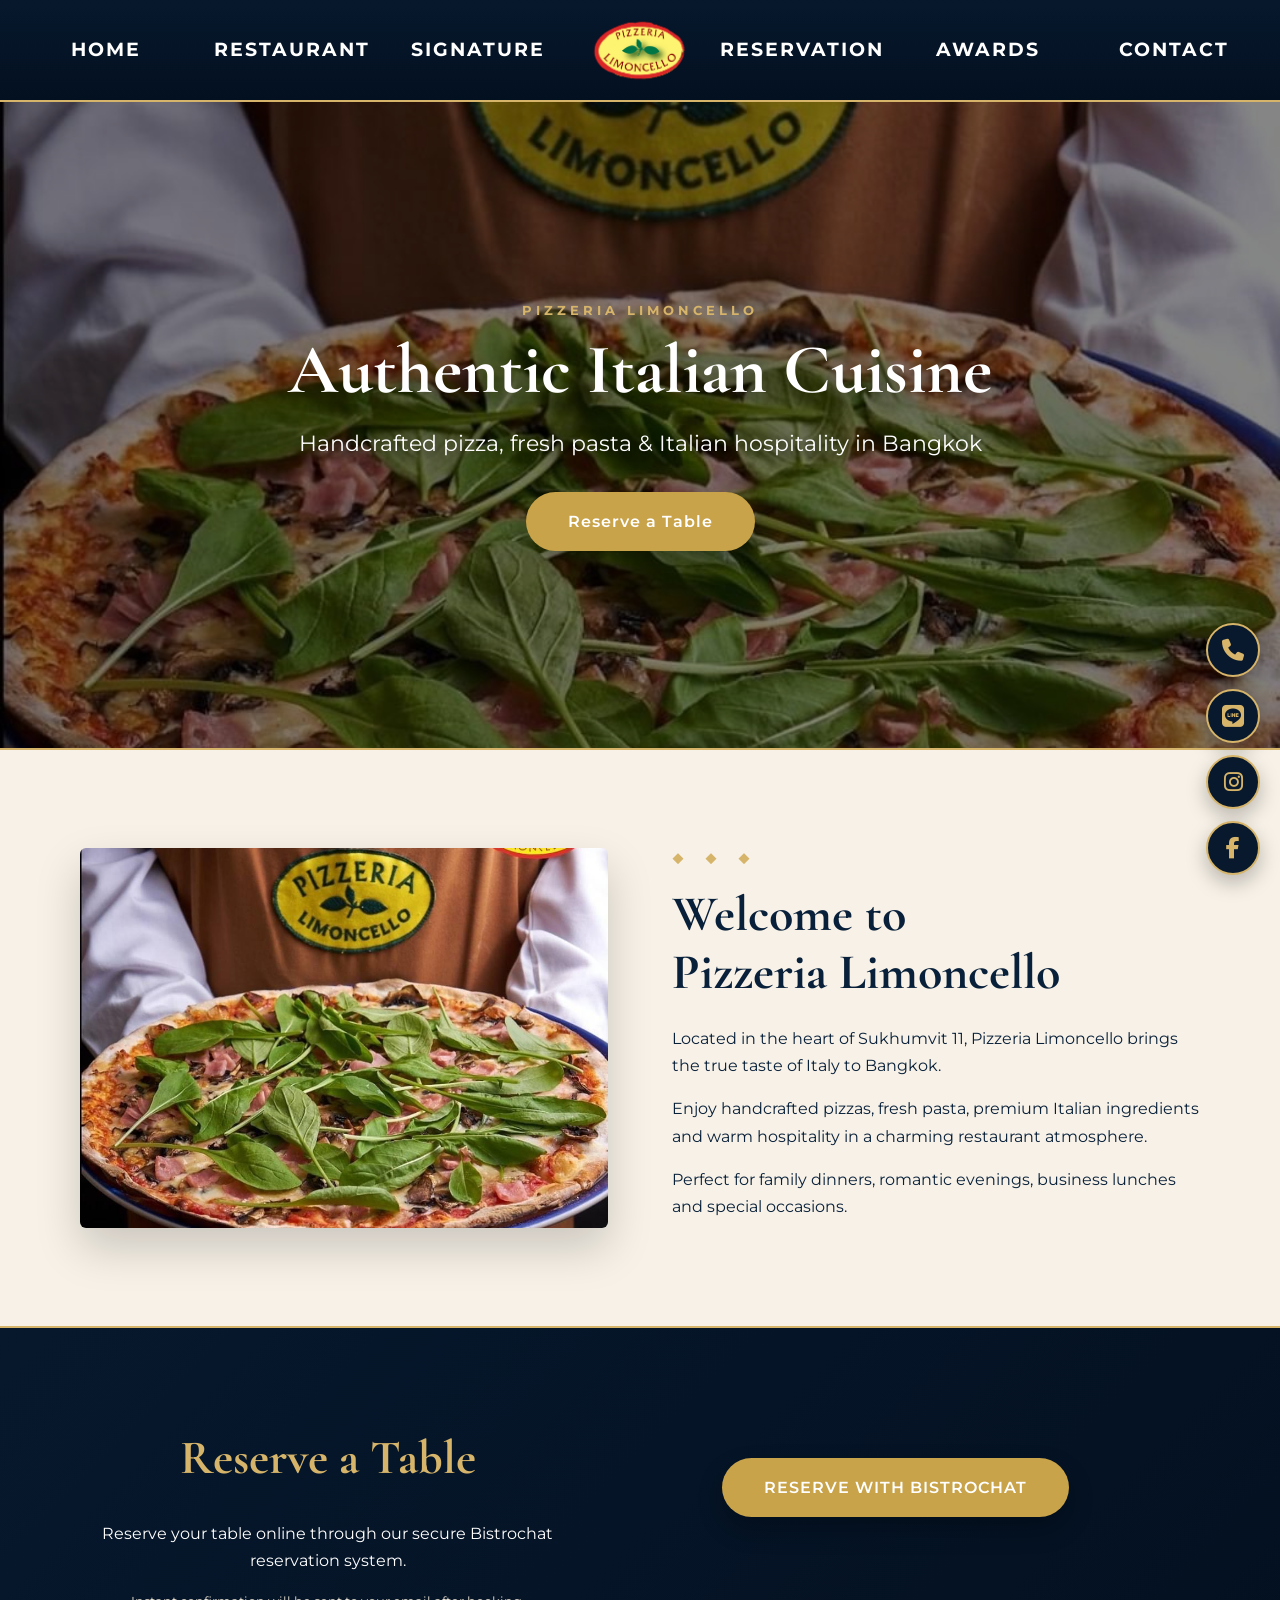
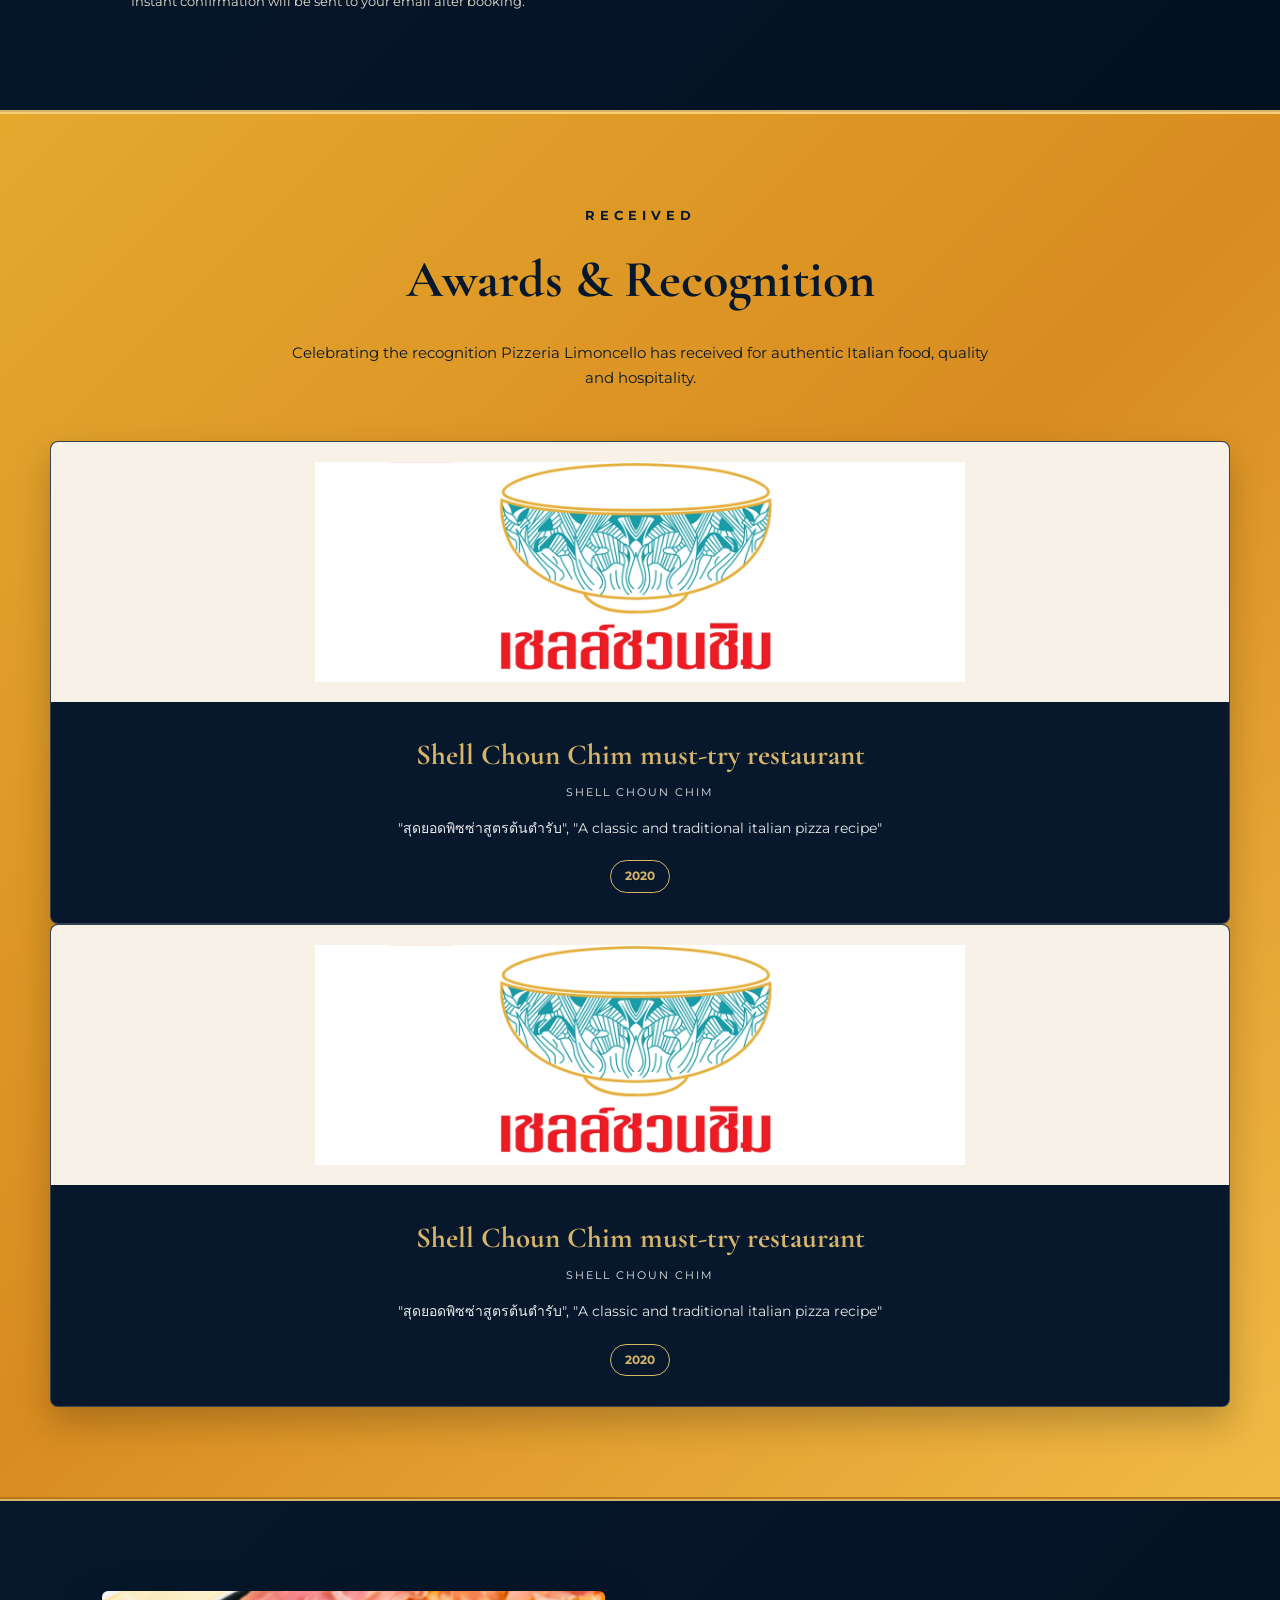
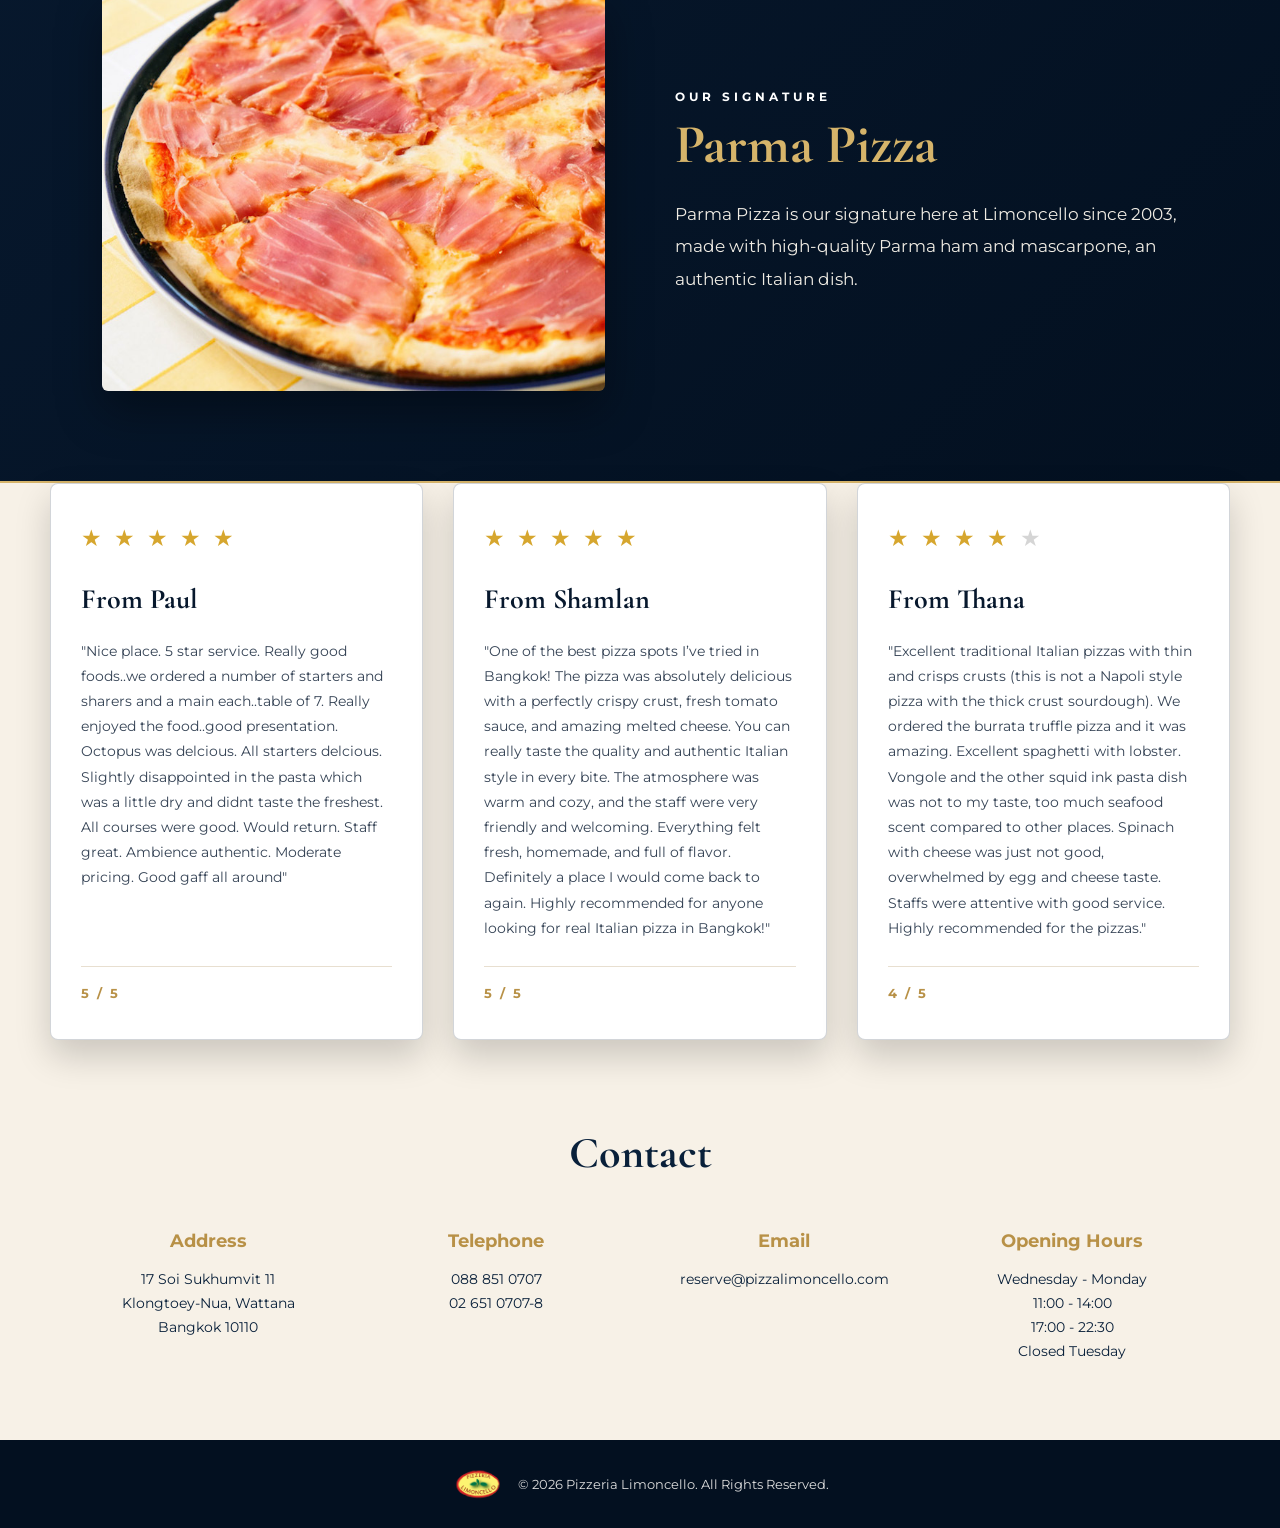
==== index.html @ 3a45773e "Update index.html" ====
<!DOCTYPE html>
<html lang="en">
<head>
  <meta charset="UTF-8" />
  <meta name="viewport" content="width=device-width, initial-scale=1.0" />

  <title>Pizzeria Limoncello | Authentic Italian Restaurant in Bangkok</title>

  <link rel="icon" type="image/png" href="favicon.png">

  <meta
    name="description"
    content="Pizzeria Limoncello is an authentic Italian restaurant in Sukhumvit 11, Bangkok. Enjoy handcrafted pizza, homemade pasta, fine wines and reserve your table online."
  >

  <meta
    name="keywords"
    content="Pizzeria Limoncello, Italian Restaurant Bangkok, Pizza Bangkok, Sukhumvit 11 Restaurant, Italian Food Bangkok"
  >

  <link rel="canonical" href="https://pizzerialimoncello.com/">

  <link rel="preconnect" href="https://fonts.googleapis.com">
  <link rel="preconnect" href="https://fonts.gstatic.com" crossorigin>

  <link
    href="https://fonts.googleapis.com/css2?family=Cormorant+Garamond:wght@600;700&family=Montserrat:wght@400;500;600;700&display=swap"
    rel="stylesheet"
  >

  <link rel="stylesheet" href="style.css">

  <link
    rel="stylesheet"
    href="https://cdnjs.cloudflare.com/ajax/libs/font-awesome/6.7.2/css/all.min.css"
  >

  <script type="application/ld+json">
  {
    "@context": "https://schema.org",
    "@type": "Restaurant",
    "name": "Pizzeria Limoncello",
    "image": "https://pizzerialimoncello.com/logo.png",
    "url": "https://pizzerialimoncello.com/",
    "telephone": "+66 88 851 0707",
    "email": "reserve@pizzalimoncello.com",
    "address": {
      "@type": "PostalAddress",
      "streetAddress": "17 Soi Sukhumvit 11",
      "addressLocality": "Bangkok",
      "postalCode": "10110",
      "addressCountry": "TH"
    },
    "servesCuisine": "Italian",
    "priceRange": "$$$",
    "openingHours": [
      "Mo 11:00-14:00",
      "Mo 17:00-22:30",
      "We 11:00-14:00",
      "We 17:00-22:30",
      "Th 11:00-14:00",
      "Th 17:00-22:30",
      "Fr 11:00-14:00",
      "Fr 17:00-22:30",
      "Sa 11:00-14:00",
      "Sa 17:00-22:30",
      "Su 11:00-14:00",
      "Su 17:00-22:30"
    ],
    "sameAs": [
      "https://www.facebook.com/PizzeriaLimoncello",
      "https://www.instagram.com/pizzeria.limoncello"
    ]
  }
  </script>
</head>

<body>

  <header class="site-header">
    <nav class="navbar" aria-label="Main navigation">

  <a href="#home">HOME</a>

  <a href="#restaurant">RESTAURANT</a>

  <a href="#signature">SIGNATURE</a>

  <a
    class="nav-logo"
    href="#home"
    aria-label="Pizzeria Limoncello home"
  >
    <img
      src="logo.png"
      alt="Pizzeria Limoncello Logo"
    >
  </a>

  <a href="#reservation">RESERVATION</a>

  <a href="#awards">AWARDS</a>

  <a href="#contact">CONTACT</a>

</nav>
  </header>


  <main>

    <!-- HOME -->
    <section id="home" class="hero">

      <div class="hero-shade"></div>

      <div class="hero-content">

        <p class="eyebrow">
          PIZZERIA LIMONCELLO
        </p>

        <h1>
          Authentic Italian Cuisine
        </h1>

        <p class="tagline">
          Handcrafted pizza, fresh pasta &amp; Italian hospitality in Bangkok
        </p>

        <a
          class="gold-btn"
          href="#reservation"
        >
          Reserve a Table
        </a>

      </div>

    </section>


    <!-- RESTAURANT / WELCOME -->
    <section
      id="restaurant"
      class="intro section-light"
    >

      <div class="intro-image">

        <img
          src="pizza.jpg"
          alt="Pizzeria Limoncello pizza"
        >

      </div>


      <div class="intro-text">

        <div class="ornament">
          ◆ ◆ ◆
        </div>

        <h2>
          Welcome to<br>
          Pizzeria Limoncello
        </h2>

        <p>
          Located in the heart of Sukhumvit 11,
          Pizzeria Limoncello brings the true taste of Italy to Bangkok.
        </p>

        <p>
          Enjoy handcrafted pizzas, fresh pasta,
          premium Italian ingredients and warm hospitality
          in a charming restaurant atmosphere.
        </p>

        <p>
          Perfect for family dinners, romantic evenings,
          business lunches and special occasions.
        </p>

      </div>

    </section>


    <!-- RESERVATION -->
    <section
      id="reservation"
      class="reservation"
    >

      <div class="reservation-info">

        <h2>
          Reserve a Table
        </h2>

        <p>
          Reserve your table online through our secure
          Bistrochat reservation system.
        </p>

        <p class="note">
          Instant confirmation will be sent to your email after booking.
        </p>

      </div>


      <div style="text-align:center; margin-top:40px;">

        <a
          href="https://book.bistrochat.com/pizzeria-limoncello"
          target="_blank"
          rel="noopener noreferrer"
          class="gold-btn"
        >
          RESERVE WITH BISTROCHAT
        </a>

      </div>

    </section>

    <!-- AWARDS -->
<section id="awards" class="awards">

  <div class="awards-heading">
    <p class="awards-eyebrow">Received</p>
    <h2>Awards & Recognition</h2>

    <p>
      Celebrating the recognition Pizzeria Limoncello has received
      for authentic Italian food, quality and hospitality.
    </p>
  </div>

    <!-- P marin ครับ วิธีเพิ่ม copy ส่วนข้างล่าง และ paste ลง, เปลี่ยน details และเพิ่ม image -->
      <!-- Start copying from here -->
  <div class="awards-grid">
    <div class="award-card">

      <div class="award-photo">
        <img src="Screenshot 2026-09-01 134141.png" alt="Pizzeria Limoncello Award">
      </div>

      <div class="award-text">

        <h3>Shell Choun Chim must-try restaurant</h3>

        <p class="award-source">
          Shell Choun Chim
        </p>

        <p>
          "สุดยอดพิซซ่าสูตรต้นตำรับ", "A classic and traditional italian pizza recipe"
        </p>

        <span>2020</span>

      </div>

    </div>

  </div>

  <div class="awards-grid">
    <div class="award-card">

      <div class="award-photo">
        <img src="Screenshot 2026-09-01 134141.png" alt="Pizzeria Limoncello Award">
      </div>

      <div class="award-text">

        <h3>Shell Choun Chim must-try restaurant</h3>

        <p class="award-source">
          Shell Choun Chim
        </p>

        <p>
          "สุดยอดพิซซ่าสูตรต้นตำรับ", "A classic and traditional italian pizza recipe"
        </p>

        <span>2020</span>

      </div>

    </div>

  </div>
  <!-- Stop copying here -->
</section>

<!-- SIGNATURE DISH -->
<section id="signature" class="signature">

  <div class="signature-image">
    <img
      src="parmapizza.jpg"
      alt="Parma Pizza at Pizzeria Limoncello"
    >
  </div>

  <div class="signature-text">

    <p class="signature-label">
      OUR SIGNATURE
    </p>

    <h2>
      Parma Pizza
    </h2>

    <p>
      Parma Pizza is our signature here at Limoncello since 2003,
      made with high-quality Parma ham and mascarpone,
      an authentic Italian dish.
    </p>

  </div>

</section>

    <div class="reviews-grid">

  <!-- REVIEW 1 -->
  <div class="review-card">

    <div class="review-stars">
      ★ ★ ★ ★ ★
    </div>

    <h3>From Paul</h3>

    <p>
      "Nice place. 5 star service. Really good foods..we ordered a number
      of starters and sharers and a main each..table of 7. Really enjoyed
      the food..good presentation. Octopus was delcious. All starters
      delcious. Slightly disappointed in the pasta which was a little dry
      and didnt taste the freshest. All courses were good. Would return.
      Staff great. Ambience authentic. Moderate pricing. Good gaff all around"
    </p>

    <div class="review-rating">
      5 / 5
    </div>

  </div>


  <!-- REVIEW 2 -->
  <div class="review-card">

    <div class="review-stars">
      ★ ★ ★ ★ ★
    </div>

    <h3>From Shamlan</h3>

    <p>
      "One of the best pizza spots I’ve tried in Bangkok! The pizza was
      absolutely delicious with a perfectly crispy crust, fresh tomato sauce,
      and amazing melted cheese. You can really taste the quality and authentic
      Italian style in every bite. The atmosphere was warm and cozy, and the
      staff were very friendly and welcoming. Everything felt fresh, homemade,
      and full of flavor. Definitely a place I would come back to again.
      Highly recommended for anyone looking for real Italian pizza in Bangkok!"
    </p>

    <div class="review-rating">
      5 / 5
    </div>

  </div>


  <!-- REVIEW 3 -->
  <div class="review-card">

    <div class="review-stars">
      ★ ★ ★ ★ <span class="empty-star">★</span>
    </div>

    <h3>From Thana</h3>

    <p>
      "Excellent traditional Italian pizzas with thin and crisps crusts
      (this is not a Napoli style pizza with the thick crust sourdough).
      We ordered the burrata truffle pizza and it was amazing. Excellent
      spaghetti with lobster. Vongole and the other squid ink pasta dish
      was not to my taste, too much seafood scent compared to other places.
      Spinach with cheese was just not good, overwhelmed by egg and cheese
      taste. Staffs were attentive with good service. Highly recommended
      for the pizzas."
    </p>

    <div class="review-rating">
      4 / 5
    </div>

  </div>

</div>
    
    <!-- CONTACT -->
    <section
      id="contact"
      class="contact section-light"
    >

      <h2>
        Contact
      </h2>

      <div class="contact-grid">

        <div>
          <h3>Address</h3>

          <p>
            17 Soi Sukhumvit 11<br>
            Klongtoey-Nua, Wattana<br>
            Bangkok 10110
          </p>
        </div>


        <div>
          <h3>Telephone</h3>

          <p>
            088 851 0707<br>
            02 651 0707-8
          </p>
        </div>


        <div>
          <h3>Email</h3>

          <p>
            reserve@pizzalimoncello.com
          </p>
        </div>


        <div>
          <h3>Opening Hours</h3>

          <p>
            Wednesday - Monday<br>
            11:00 - 14:00<br>
            17:00 - 22:30<br>
            Closed Tuesday
          </p>
        </div>

      </div>

    </section>

  </main>


  <!-- FLOATING CONTACT ICONS -->
  <div class="floating-icons">

    <a
      href="tel:0888510707"
      aria-label="Call Pizzeria Limoncello"
    >
      <i class="fa-solid fa-phone"></i>
    </a>


    <a
      href="https://line.me/R/ti/p/@984lpkso"
      target="_blank"
      rel="noopener noreferrer"
      aria-label="Contact Pizzeria Limoncello on LINE"
    >
      <i class="fa-brands fa-line"></i>
    </a>


    <a
      href="https://www.instagram.com/pizzeria.limoncello"
      target="_blank"
      rel="noopener noreferrer"
      aria-label="Pizzeria Limoncello Instagram"
    >
      <i class="fa-brands fa-instagram"></i>
    </a>


    <a
      href="https://www.facebook.com/PizzeriaLimoncello?locale=th_TH"
      target="_blank"
      rel="noopener noreferrer"
      aria-label="Pizzeria Limoncello Facebook"
    >
      <i class="fa-brands fa-facebook-f"></i>
    </a>

  </div>


<footer class="footer">

  <div class="footer-copyright">

    <img
      src="logo.png"
      alt="Pizzeria Limoncello Logo"
    >

    <p>
      © 2026 Pizzeria Limoncello. All Rights Reserved.
    </p>

  </div>

</footer>


  <script src="script.js"></script>

</body>
</html>
---- style.css ----
:root{
  --navy:#07182d;
  --navy2:#031020;
  --gold:#d6b46a;
  --cream:#f7f1e7;
  --text:#09203a;
  --white:#ffffff;
}
*{margin:0;padding:0;box-sizing:border-box}
html{scroll-behavior:smooth}
body{font-family:'Montserrat',Arial,sans-serif;background:var(--cream);color:var(--text);line-height:1.7}
img{max-width:100%;display:block}
.site-header{position:sticky;top:0;z-index:1000;background:linear-gradient(180deg,var(--navy),var(--navy2));border-bottom:2px solid var(--gold)}
.navbar{
    max-width:1450px;
    margin:auto;
    min-height:100px;
    padding:10px 24px;
    display:grid;
    grid-template-columns:1fr 1fr 1fr auto 1fr 1fr 1fr;
    align-items:center;
    gap:22px;
    text-align:center;
}
.navbar a{color:var(--white);text-decoration:none;font-size:19px;font-weight:700;letter-spacing:2px}
.navbar a:hover{color:var(--gold)}
.nav-logo img{width:115px;margin:auto;background:transparent;border-radius:0;padding:0;box-shadow:none}
.hero{min-height:72vh;position:relative;display:flex;align-items:center;justify-content:center;text-align:center;color:var(--white);background:url('pizza.jpg') center/cover no-repeat;border-bottom:2px solid var(--gold)}
.hero-shade{position:absolute;inset:0;background:rgba(0,0,0,.48)}
.hero-content{position:relative;z-index:2;padding:40px 20px;max-width:900px}
.eyebrow{color:var(--gold);letter-spacing:4px;font-size:13px;font-weight:700;margin-bottom:12px}
h1,h2{font-family:'Cormorant Garamond',Georgia,serif;font-weight:700}
.hero h1{font-size:70px;line-height:1.05;text-shadow:0 6px 25px rgba(0,0,0,.6)}
.tagline{font-size:22px;margin:18px 0 30px;text-shadow:0 3px 15px rgba(0,0,0,.7)}
.gold-btn{display:inline-block;background:var(--gold);color:#07182d;text-decoration:none;padding:16px 42px;font-weight:700;letter-spacing:2px;box-shadow:0 12px 25px rgba(0,0,0,.25)}
.gold-btn:hover{filter:brightness(1.08)}
.section-light{background:var(--cream)}
.intro{display:grid;grid-template-columns:1fr 1fr;gap:64px;align-items:center;max-width:1180px;margin:auto;padding:90px 30px}
.intro-image img{border-radius:6px;box-shadow:0 20px 45px rgba(0,0,0,.18);width:100%;height:380px;object-fit:cover}
.ornament{color:var(--gold);letter-spacing:8px;font-size:20px;margin-bottom:12px}.intro-text h2{font-size:50px;line-height:1.15;margin-bottom:24px}.intro-text p{font-size:16px;margin-bottom:16px}
.reservation{background:linear-gradient(135deg,var(--navy),var(--navy2));color:var(--white);display:grid;grid-template-columns:1fr 1.25fr;gap:60px;padding:90px max(30px,8vw);border-top:2px solid var(--gold);border-bottom:2px solid var(--gold)}
.reservation h2{font-size:48px;color:var(--gold);margin-bottom:24px}.reservation .note{font-size:13px;color:#e6dfd0;margin-top:16px}.reservation-form{display:grid;grid-template-columns:1fr 1fr;gap:16px}.reservation-form input,.reservation-form select,.reservation-form textarea{width:100%;border:0;padding:14px 15px;font-family:'Montserrat',Arial,sans-serif;background:#fff;color:#111}.reservation-form textarea{grid-column:1/3;resize:vertical}.reservation-form button{grid-column:1/3;border:0;background:var(--gold);color:#07182d;padding:16px;font-weight:800;letter-spacing:1.5px;cursor:pointer}.reservation-form button:hover{filter:brightness(1.08)}
.contact{padding:76px 30px;text-align:center}.contact h2{font-size:44px;margin-bottom:35px}.contact-grid{max-width:1120px;margin:auto;display:grid;grid-template-columns:repeat(4,1fr);gap:32px}.contact h3{color:#b89147;margin-bottom:12px;font-size:18px}.contact p{font-size:14px}
.footer {
    background: var(--navy2);
    color: #fff;
    padding: 25px 20px;
}

.footer-copyright {
    display: flex !important;
    flex-direction: row !important;
    align-items: center !important;
    justify-content: center !important;
    gap: 12px !important;
}

.footer-copyright img {
    display: block !important;
    width: 55px !important;
    height: auto !important;
    max-width: 55px !important;
    max-height: 55px !important;
    margin: 0 !important;
    padding: 0 !important;
    object-fit: contain !important;
    flex-shrink: 0;
}

.footer-copyright p {
    margin: 0 !important;
    padding: 0 !important;
    font-size: 13px;
    color: #ddd;
    line-height: 1.4;
}
@media(max-width:900px){.navbar{grid-template-columns:repeat(2,1fr);gap:14px}.nav-logo{grid-column:1/3;grid-row:1}.navbar a{font-size:15px}.hero h1{font-size:45px}.tagline{font-size:17px}.intro,.reservation{grid-template-columns:1fr;padding:64px 22px}.intro-image img{height:300px}.reservation-form{grid-template-columns:1fr}.reservation-form textarea,.reservation-form button{grid-column:1}.contact-grid{grid-template-columns:1fr}.intro-text h2,.reservation h2{font-size:38px}}
.floating-social{
position:fixed;
right:25px;
bottom:25px;
display:flex;
flex-direction:column;
gap:14px;
z-index:9999;
}

.floating-social a{
width:55px;
height:55px;
border-radius:50%;
display:flex;
justify-content:center;
align-items:center;
text-decoration:none;
font-size:24px;
color:#fff;
box-shadow:0 8px 20px rgba(0,0,0,.25);
transition:.3s;
}

.floating-social a:hover{
transform:translateY(-4px) scale(1.08);
}

.floating-social a:nth-child(1){
background:#b8944f;
}

.floating-social a:nth-child(2){
background:#06C755;
}

.floating-social a:nth-child(3){
background:#E4405F;
}

.floating-social a:nth-child(4){
background:#1877F2;
}
.contact-bar{
  position:fixed;
  left:50%;
  bottom:18px;
  transform:translateX(-50%);
  z-index:9999;
  display:flex;
  gap:8px;
  background:rgba(8,25,45,.94);
  padding:10px;
  border-radius:999px;
  box-shadow:0 12px 30px rgba(0,0,0,.35);
}

.contact-bar a{
  color:white;
  text-decoration:none;
  font-size:13px;
  font-weight:700;
  letter-spacing:.5px;
  padding:10px 14px;
  border-radius:999px;
  background:rgba(255,255,255,.08);
}

.contact-bar a:last-child{
  background:#d6b46a;
  color:#08192d;
}

@media(max-width:600px){
  .contact-bar{
    width:94%;
    justify-content:space-between;
  }

  .contact-bar a{
    font-size:12px;
    padding:9px 10px;
  }
}
.floating-icons{
    position:fixed;
    right:20px;
    bottom:25px;
    z-index:9999;

    display:flex;
    flex-direction:column;
    gap:12px;
}

.floating-icons a{
    width:54px;
    height:54px;
    border-radius:50%;
    display:flex;
    justify-content:center;
    align-items:center;

    text-decoration:none;
    color:#d6b46a;

    background:#08192d;
    border:2px solid #d6b46a;

    font-size:22px;

    box-shadow:0 8px 20px rgba(0,0,0,.25);
    transition:.3s;
}

.floating-icons a:hover{
    transform:translateY(-3px);
    background:#d6b46a;
    color:#08192d;
}

/* Mobile */
@media (max-width:768px){

.floating-icons{
    right:16px;
    bottom:20px;
    gap:10px;
}

.floating-icons a{
    width:48px;
    height:48px;
    font-size:20px;
}

}
.gold-btn {
    display: inline-block;
    background: #c9a34a;
    color: #fff;
    padding: 16px 42px;
    text-decoration: none;
    border-radius: 50px;
    font-weight: 600;
    letter-spacing: 1px;
    transition: 0.3s;
}

.gold-btn:hover {
    background: #b58d32;
    transform: translateY(-2px);
}
.reservation-info{
    width:100%;
    max-width:720px;
    margin:0 auto;
    text-align:center;
}

.reservation-info h2{
    margin-bottom:20px;
}

.reservation-info p{
    margin:8px auto;
}

.reservation-info .gold-btn{
    margin-top:30px;
}

/* =========================
   AWARDS & MENTIONS
========================= */

.awards{
    background:linear-gradient(
        135deg,
        #e4a82f,
        #d98c20,
        #f0ba45
    );
    padding:90px 30px;
    border-top:2px solid #f5cf78;
    border-bottom:2px solid #b97818;
}

.awards-heading{
    max-width:850px;
    margin:0 auto 50px;
    text-align:center;
    color:#07182d;
}

.awards-eyebrow{
    font-size:13px;
    font-weight:700;
    letter-spacing:5px;
    margin-bottom:10px;
    text-transform:uppercase;
}

.awards-heading h2{
    font-size:52px;
    margin-bottom:15px;
    color:#07182d;
}

.awards-heading > p:last-child{
    font-size:15px;
    max-width:700px;
    margin:auto;
}


/* Automatically adjusts when more awards are added */
.awards-grid{
    max-width:1180px;
    margin:auto;

    display:grid;
    grid-template-columns:repeat(auto-fit, minmax(260px, 1fr));
    gap:26px;
}


.award-card{
    background:#07182d;
    color:white;

    border:1px solid rgba(255,255,255,.18);
    border-radius:8px;

    overflow:hidden;

    box-shadow:0 16px 35px rgba(0,0,0,.22);

    transition:.3s;
}

.award-card:hover{
    transform:translateY(-6px);
    box-shadow:0 22px 45px rgba(0,0,0,.30);
}


.award-photo{
    background:#f7f1e7;
    display:flex;
    align-items:center;
    justify-content:center;
    padding:20px;
}

.award-photo img{
    width:auto;
    height:auto;
    max-width:100%;
    max-height:220px;
    object-fit:contain;
}

.award-text{
    padding:28px 24px 30px;
    text-align:center;
}

.award-text h3{
    font-family:'Cormorant Garamond',Georgia,serif;
    color:#d6b46a;
    font-size:29px;
    margin-bottom:4px;
}

.award-source{
    text-transform:uppercase;
    letter-spacing:2px;
    font-size:11px !important;
    color:#e5b758;
    margin-bottom:15px;
}

.award-text p{
    font-size:14px;
    color:#e7e7e7;
    line-height:1.7;
}

.award-text span{
    display:inline-block;

    margin-top:20px;
    padding:5px 14px;

    border:1px solid #d6b46a;
    border-radius:20px;

    color:#d6b46a;

    font-size:12px;
    font-weight:700;
}


/* MOBILE */
@media(max-width:900px){

    .awards{
        padding:65px 22px;
    }

    .awards-heading h2{
        font-size:40px;
    }

    .awards-grid{
        grid-template-columns:1fr;
        max-width:550px;
    }

    .award-photo{
        height:240px;
    }
}

/* =========================
   SIGNATURE DISH
========================= */

.signature{
    background:linear-gradient(135deg, var(--navy), var(--navy2));
    color:white;

    display:grid;
    grid-template-columns:1fr 1fr;
    align-items:center;

    gap:70px;
    padding:90px max(30px,8vw);

    border-top:2px solid var(--gold);
    border-bottom:2px solid var(--gold);
}

.signature-image img{
    width:100%;
    height:400px;
    object-fit:cover;

    border-radius:6px;

    box-shadow:0 20px 45px rgba(0,0,0,.35);
}

.signature-text{
    max-width:600px;
}

.signature-label{
    color:#fff;
    font-size:12px;
    font-weight:700;
    letter-spacing:4px;
    margin-bottom:8px;
}

.signature-text h2{
    color:var(--gold);
    font-size:55px;
    line-height:1.1;
    margin-bottom:22px;
}

.signature-text > p:last-child{
    color:#f0ece4;
    font-size:17px;
    line-height:1.9;
    text-align:left;
}


/* MOBILE */
@media(max-width:900px){

    .signature{
        grid-template-columns:1fr;
        gap:35px;
        padding:65px 22px;
    }

    .signature-image img{
        height:300px;
    }

    .signature-text{
        text-align:center;
        margin:auto;
    }

    .signature-text h2{
        font-size:43px;
    }

    .signature-text > p:last-child{
        text-align:center;
    }
}

/* =========================
   GUEST REVIEWS
========================= */

.reviews{
    background:linear-gradient(
        135deg,
        #e4a82f,
        #d98c20,
        #f0ba45
    );

    padding:80px 30px 90px;

    border-top:2px solid #f5cf78;
    border-bottom:2px solid #b97818;
}

.reviews-heading{
    text-align:center;
    margin-bottom:45px;
}

.reviews-eyebrow{
    color:#07182d;
    font-size:12px;
    font-weight:700;
    letter-spacing:4px;
    margin-bottom:8px;
}

.reviews-heading h2{
    color:#07182d;
    font-size:48px;
}


/* REVIEW LAYOUT */

.reviews-grid{
    max-width:1180px;
    margin:auto;

    display:grid;
    grid-template-columns:repeat(3,1fr);
    gap:30px;
}


/* INDIVIDUAL REVIEW BOX */

.review-card{
    background:#ffffff;

    border:1px solid rgba(7,24,45,.18);
    border-radius:8px;

    padding:35px 30px;

    box-shadow:0 16px 35px rgba(0,0,0,.18);

    display:flex;
    flex-direction:column;

    transition:.3s;
}

.review-card:hover{
    transform:translateY(-5px);
    box-shadow:0 22px 45px rgba(0,0,0,.25);
}


/* STARS */

.review-stars{
    color:#d6a62e;
    font-size:23px;
    letter-spacing:3px;
    margin-bottom:18px;
}

.empty-star{
    color:#d5d5d5;
}


/* REVIEWER NAME */

.review-card h3{
    font-family:'Cormorant Garamond',Georgia,serif;
    color:#07182d;
    font-size:28px;
    margin-bottom:15px;
}


/* REVIEW TEXT */

.review-card p{
    color:#354355;
    font-size:14px;
    line-height:1.8;
    margin-bottom:25px;

    flex-grow:1;
}


/* SCORE AT BOTTOM */

.review-rating{
    color:#b89147;

    font-size:13px;
    font-weight:700;
    letter-spacing:2px;

    padding-top:15px;

    border-top:1px solid #e8dfd0;
}


/* MOBILE */

@media(max-width:900px){

    .reviews{
        padding:60px 22px;
    }

    .reviews-heading h2{
        font-size:40px;
    }

    .reviews-grid{
        grid-template-columns:1fr;
        max-width:550px;
    }

}
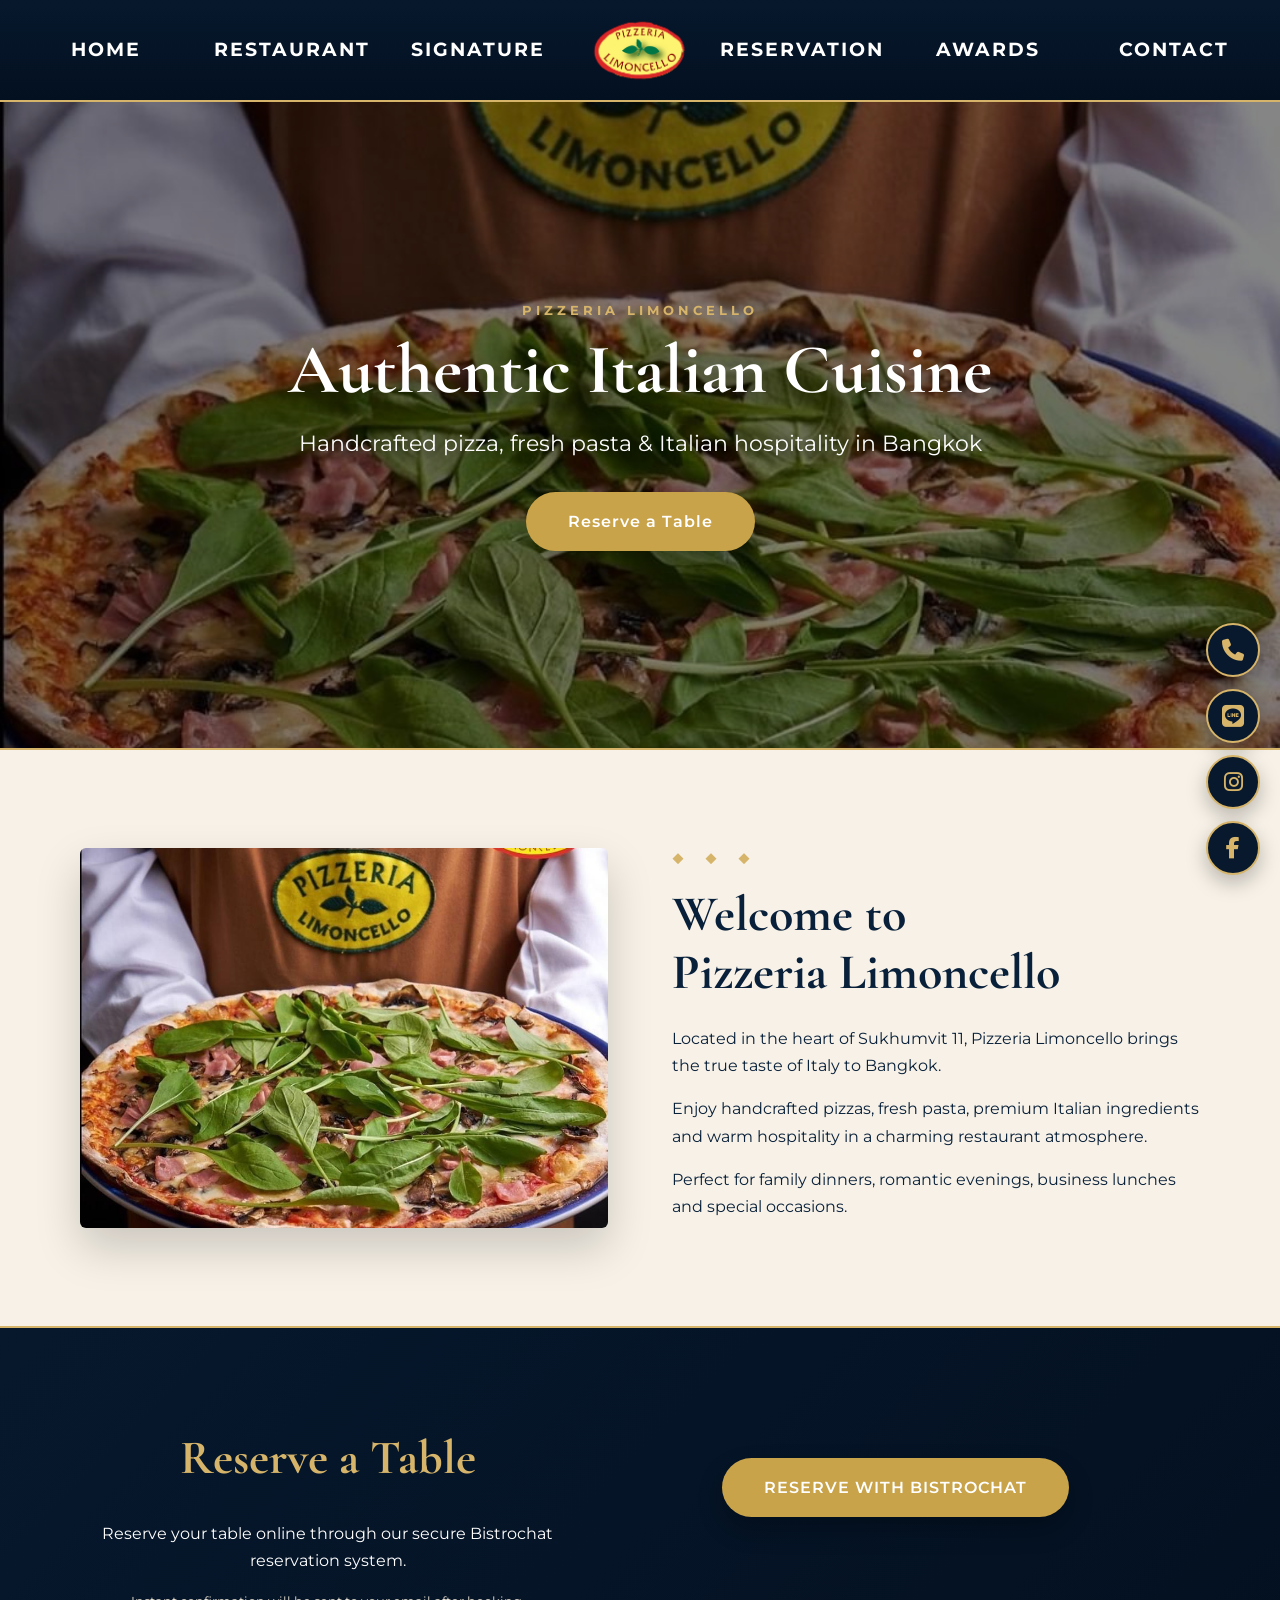
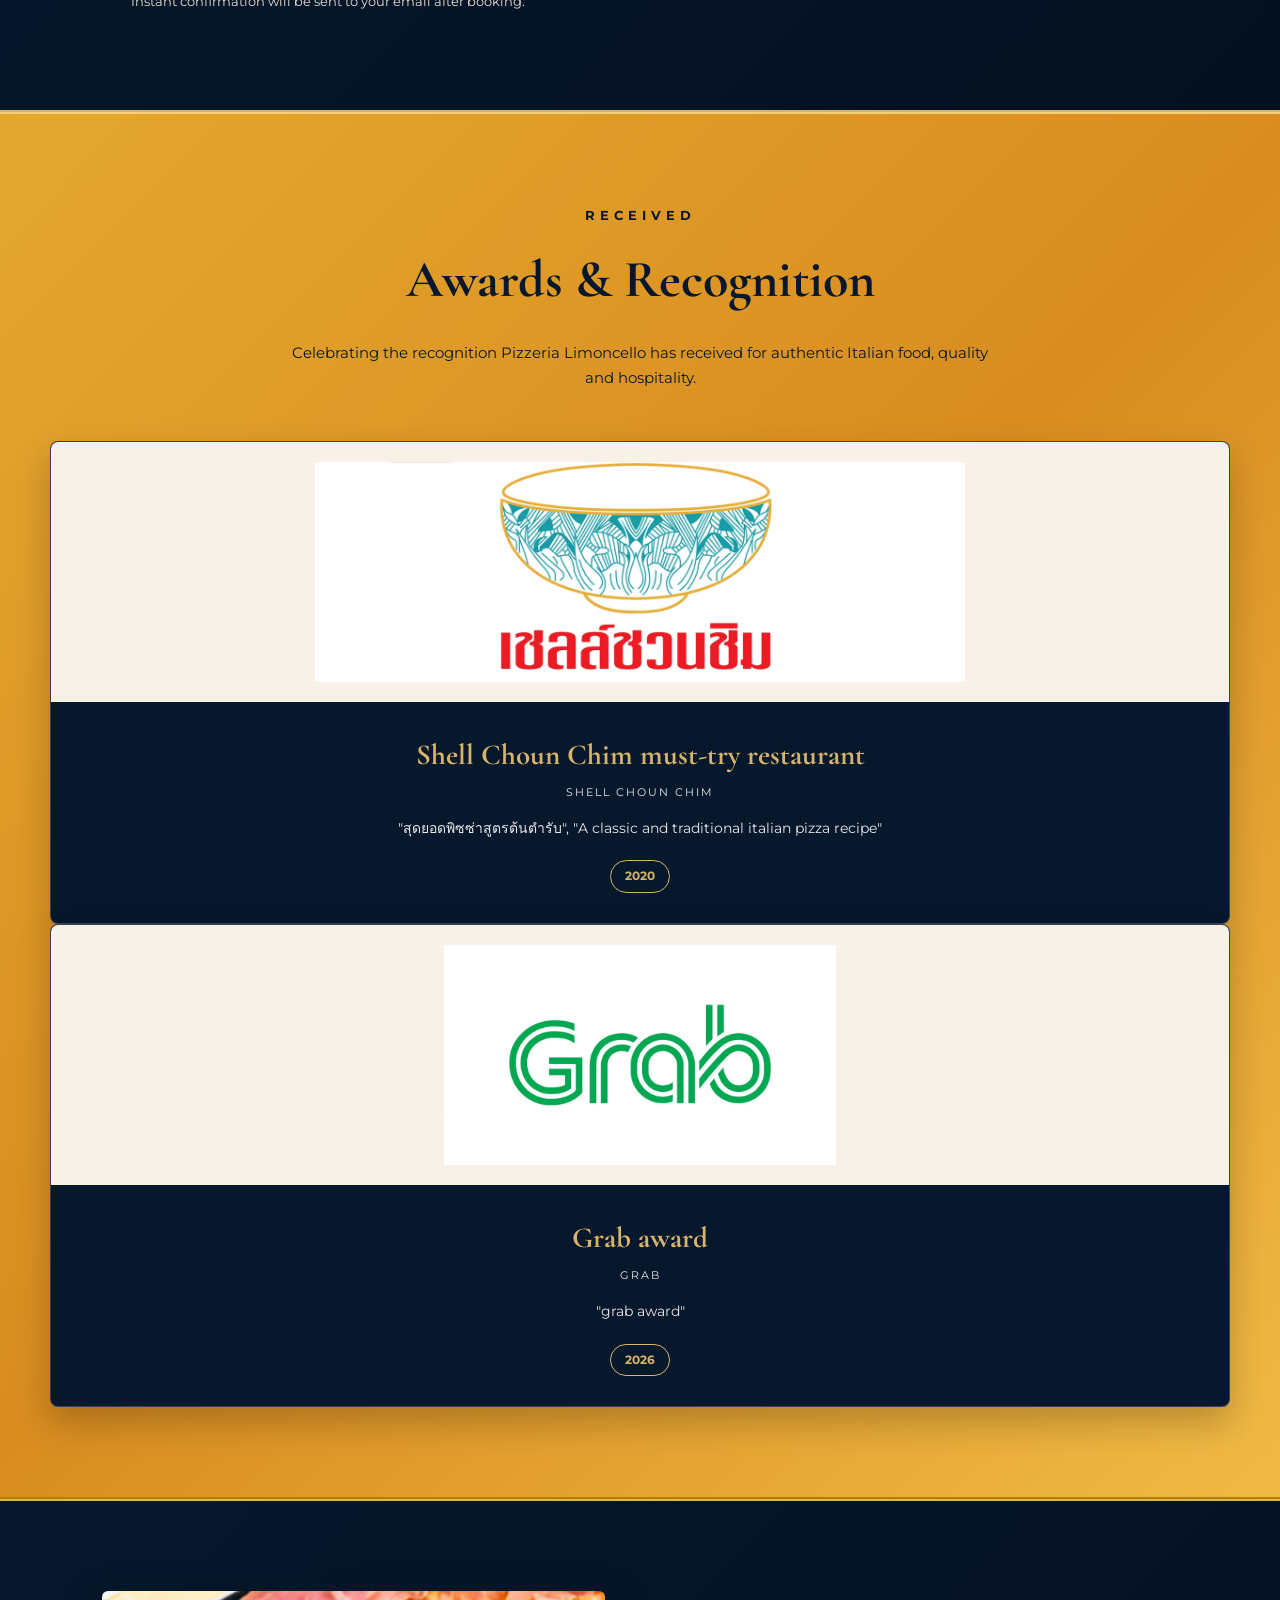
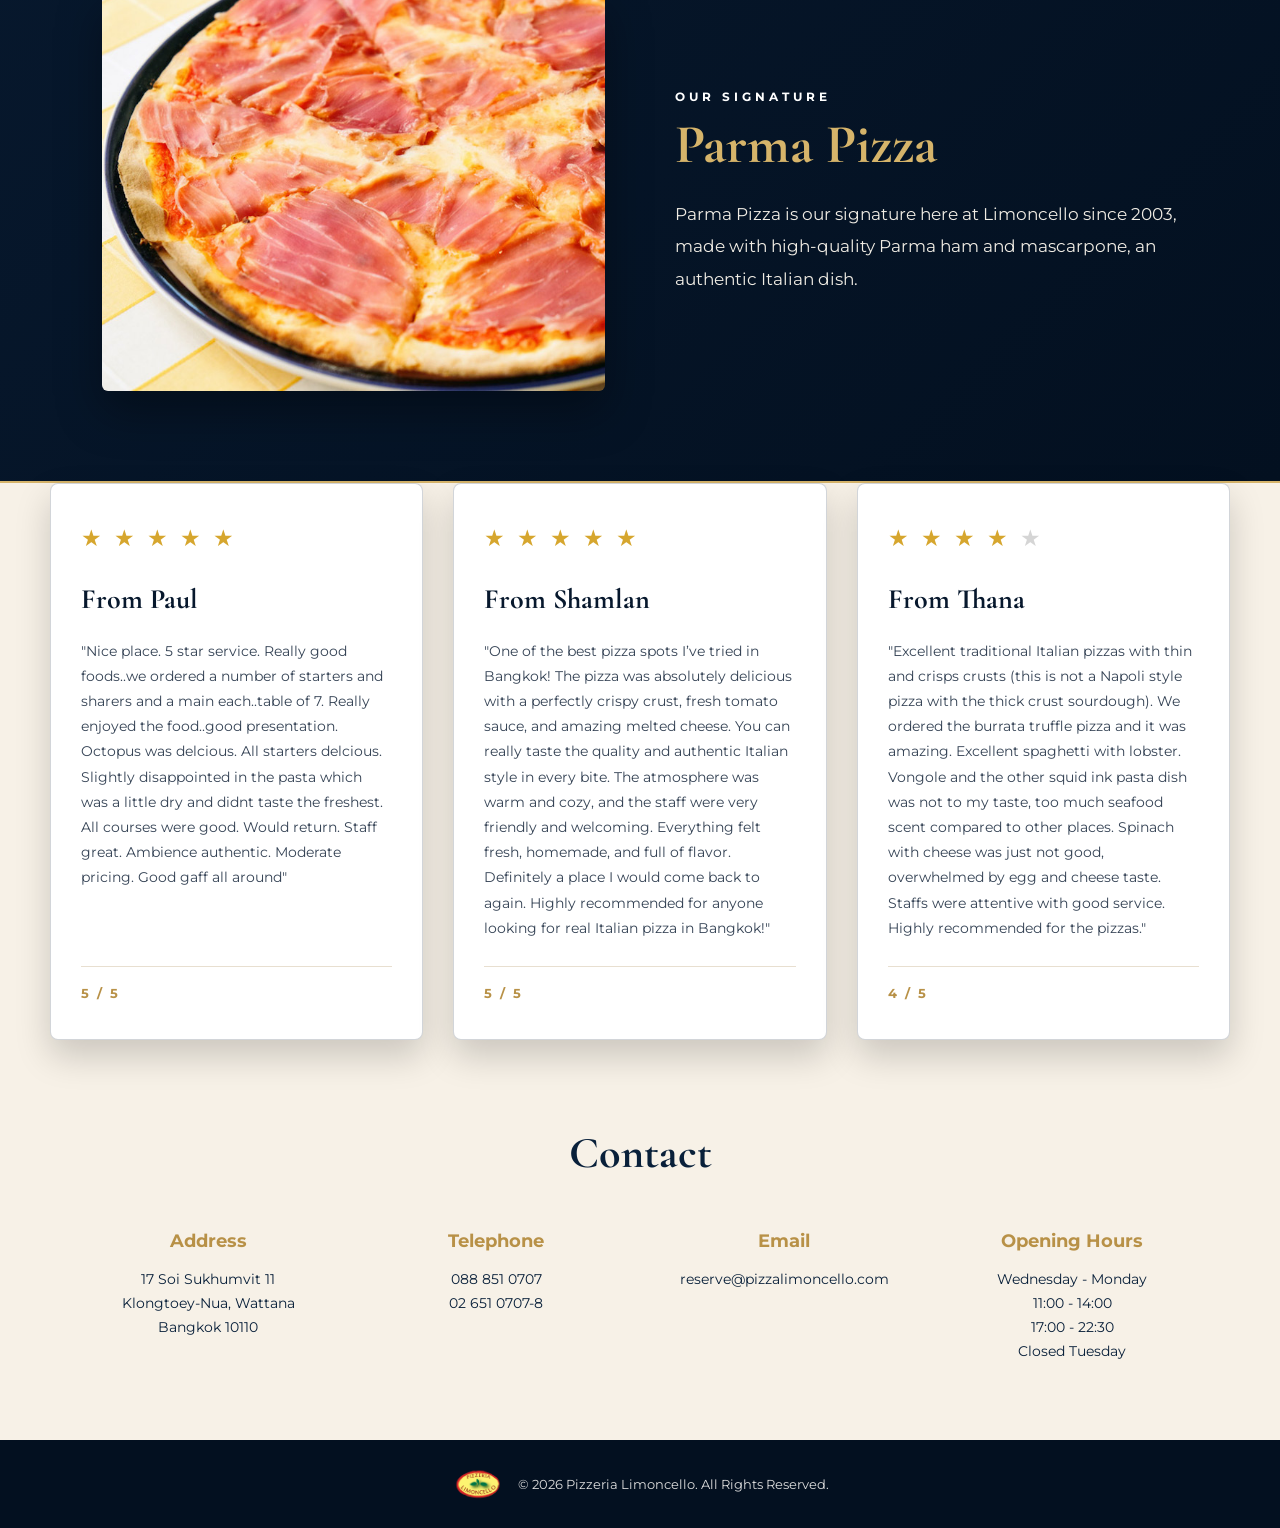
==== commit 062f29b0: "Update index.html" ====
--- a/index.html
+++ b/index.html
@@ -273,22 +273,22 @@
     <div class="award-card">
 
       <div class="award-photo">
-        <img src="Screenshot 2026-09-01 134141.png" alt="Pizzeria Limoncello Award">
+        <img src="grab.webp" alt="Pizzeria Limoncello Award">
       </div>
 
       <div class="award-text">
 
-        <h3>Shell Choun Chim must-try restaurant</h3>
+        <h3>Grab award</h3>
 
         <p class="award-source">
-          Shell Choun Chim
+          grab
         </p>
 
         <p>
-          "สุดยอดพิซซ่าสูตรต้นตำรับ", "A classic and traditional italian pizza recipe"
-        </p>
-
-        <span>2020</span>
+          "grab award"
+        </p>
+
+        <span>2026</span>
 
       </div>
 
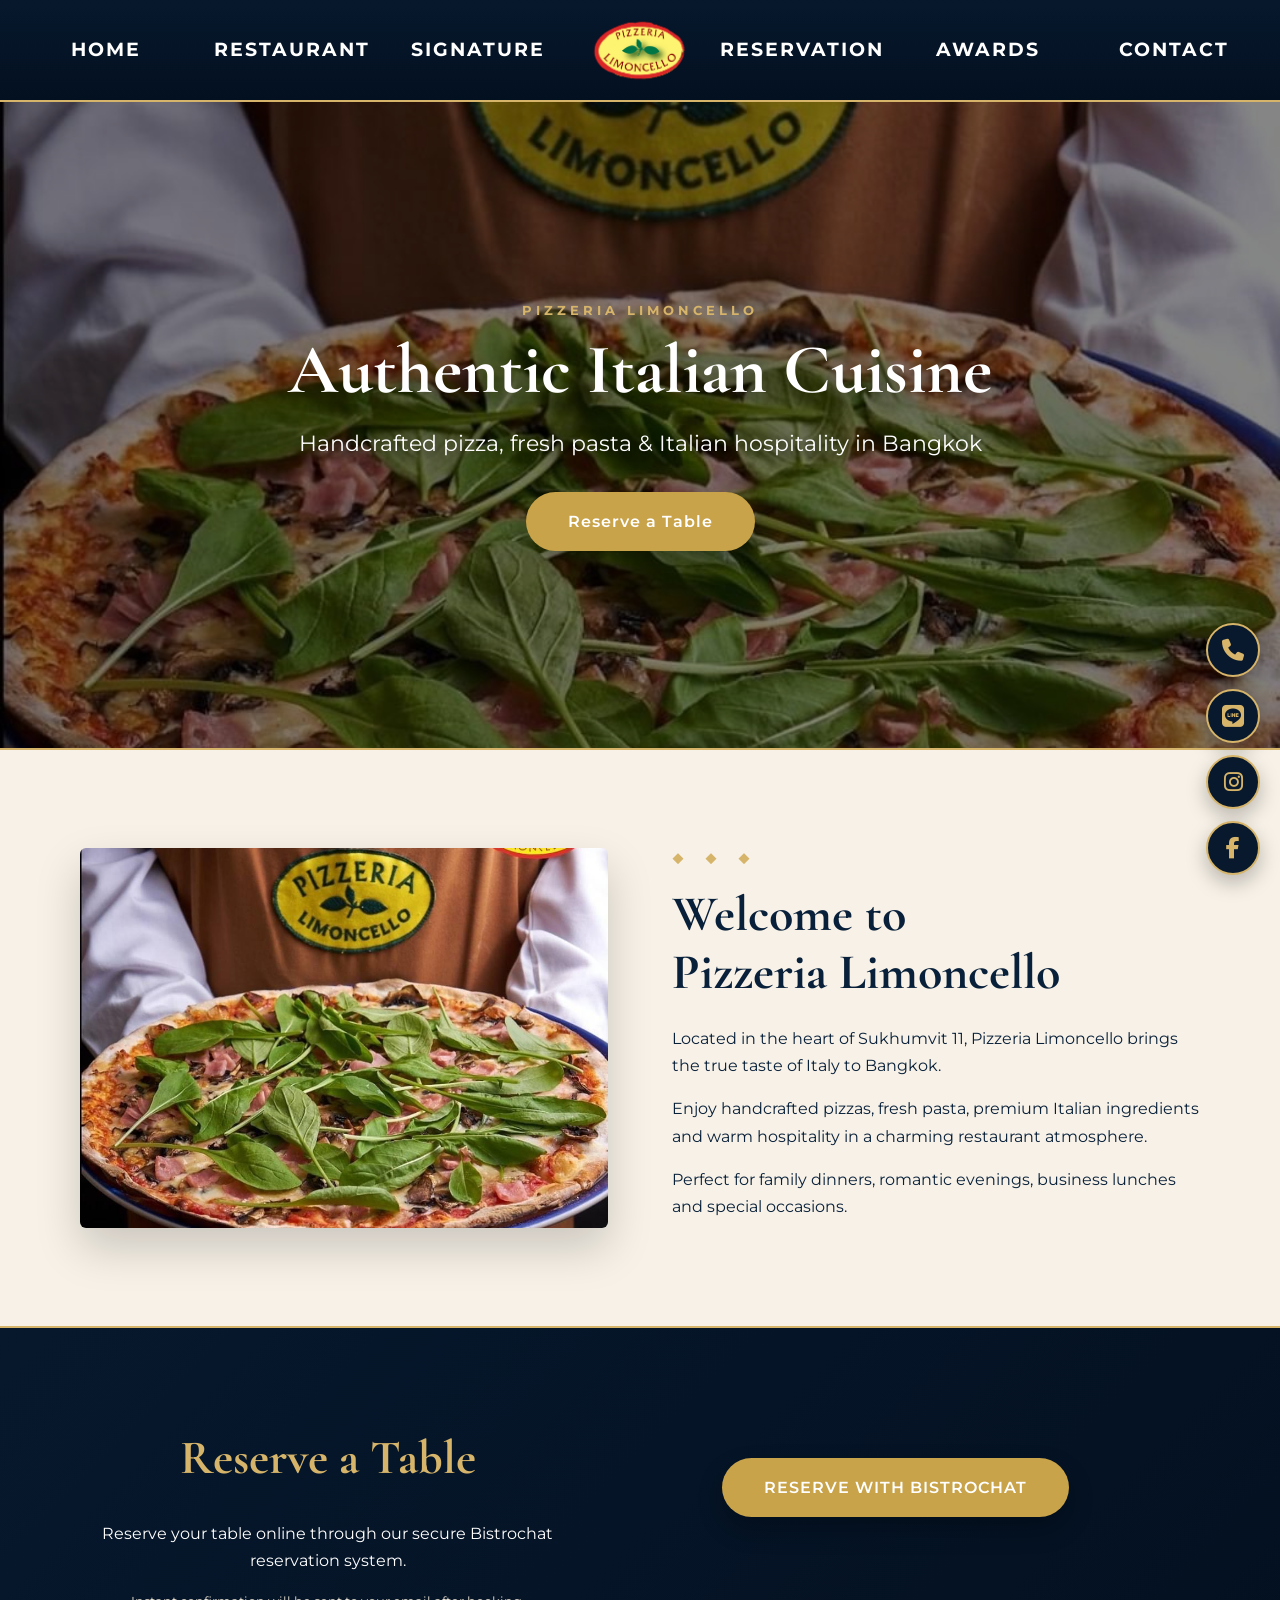
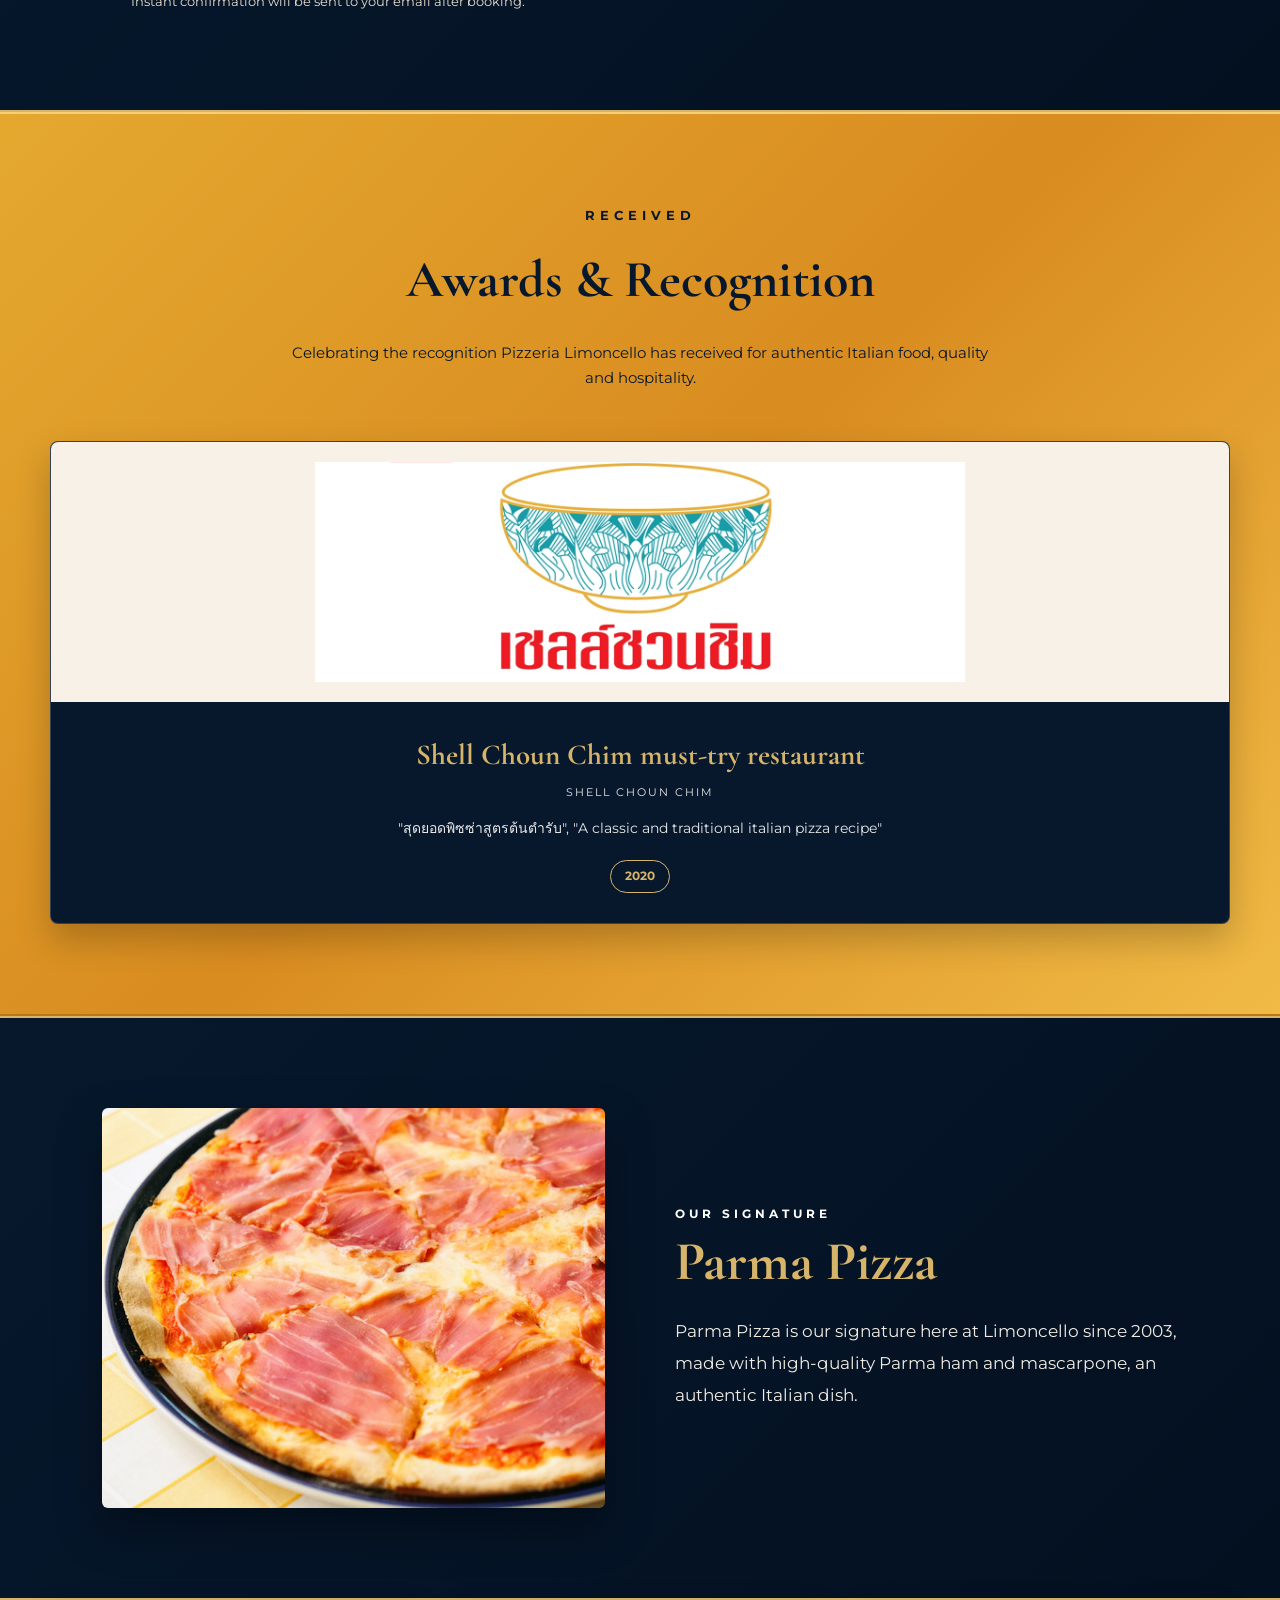
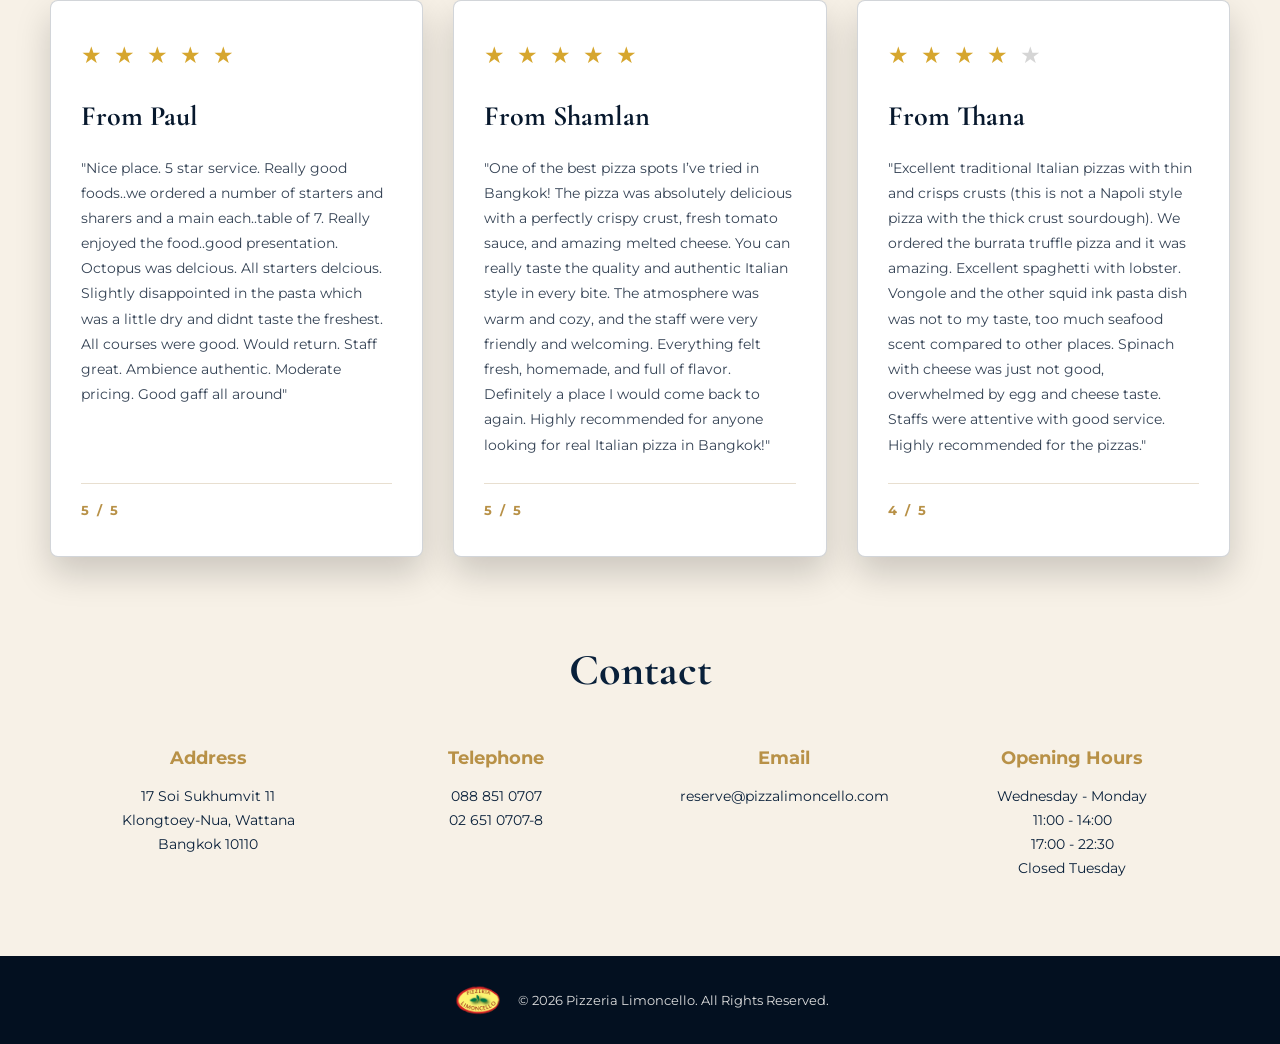
==== commit ccaf0918: "Update index.html" ====
--- a/index.html
+++ b/index.html
@@ -268,33 +268,6 @@
     </div>
 
   </div>
-
-  <div class="awards-grid">
-    <div class="award-card">
-
-      <div class="award-photo">
-        <img src="grab.webp" alt="Pizzeria Limoncello Award">
-      </div>
-
-      <div class="award-text">
-
-        <h3>Grab award</h3>
-
-        <p class="award-source">
-          grab
-        </p>
-
-        <p>
-          "grab award"
-        </p>
-
-        <span>2026</span>
-
-      </div>
-
-    </div>
-
-  </div>
   <!-- Stop copying here -->
 </section>
 
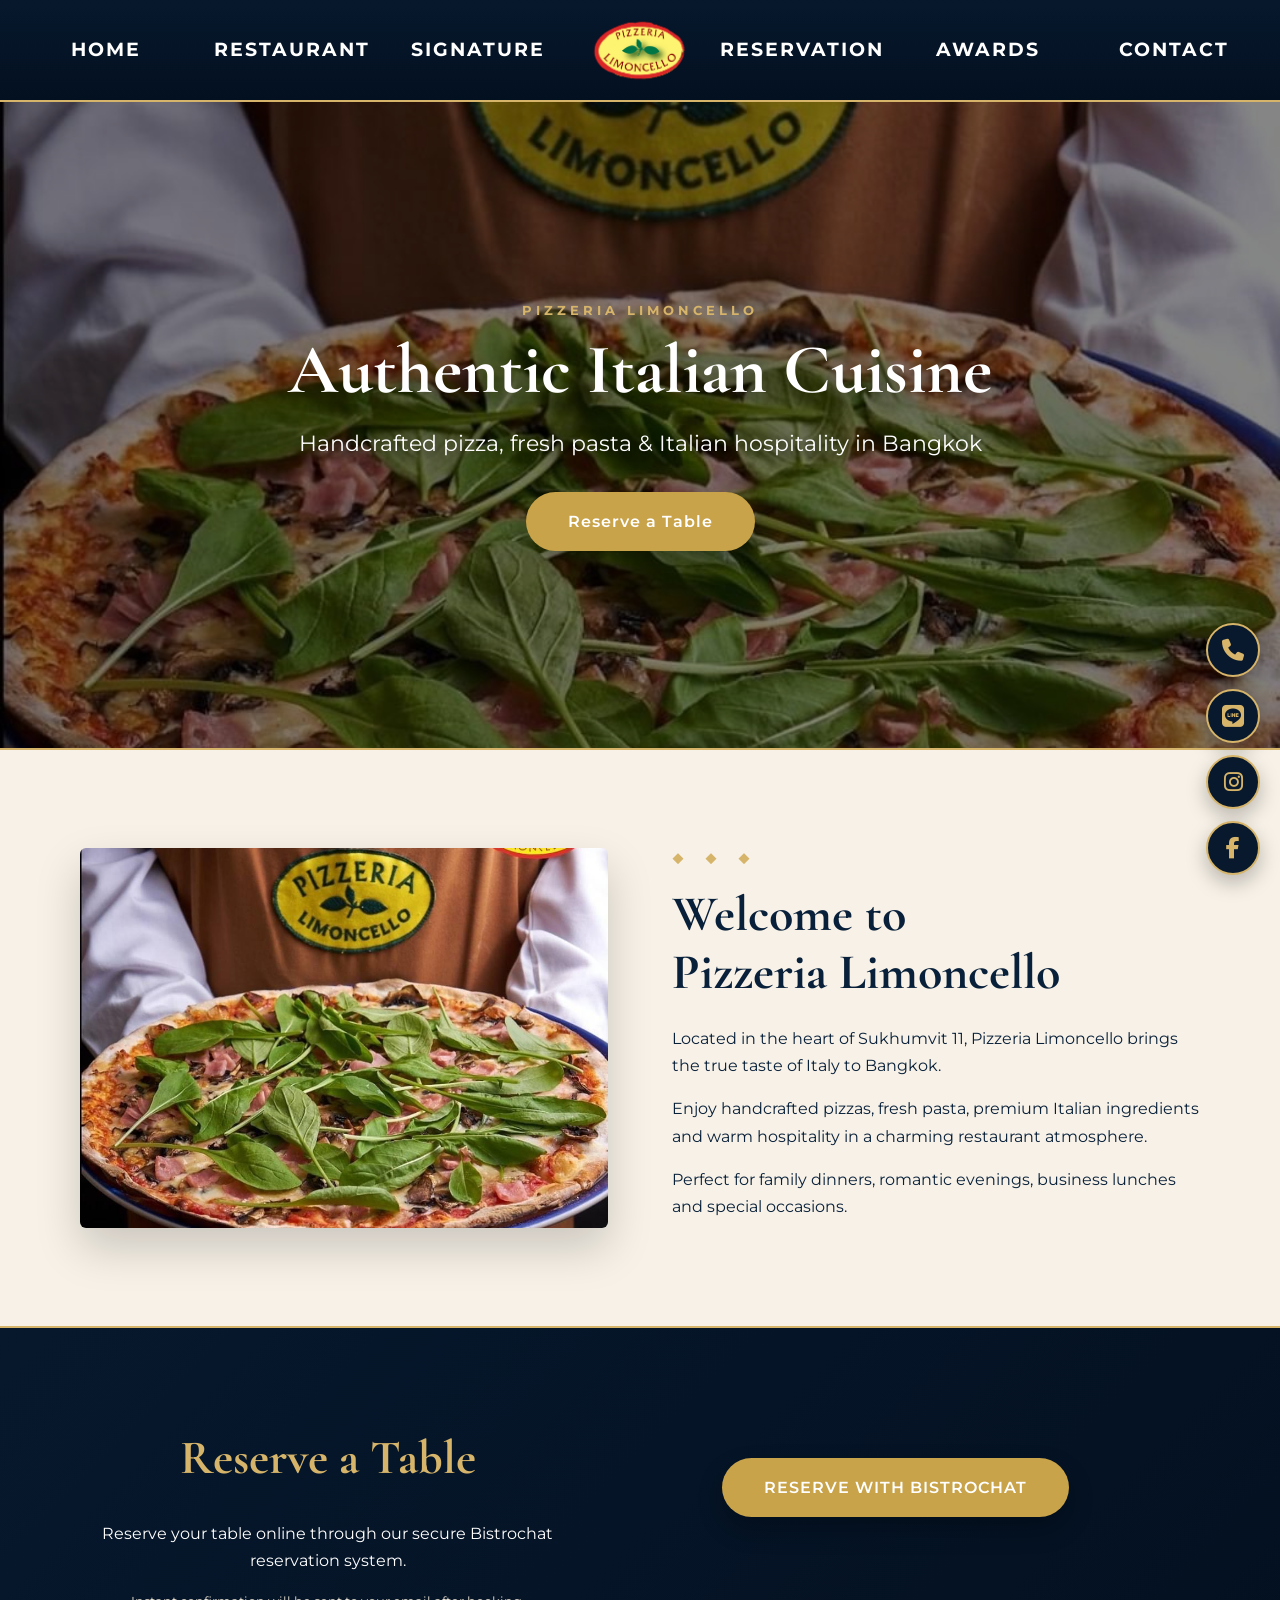
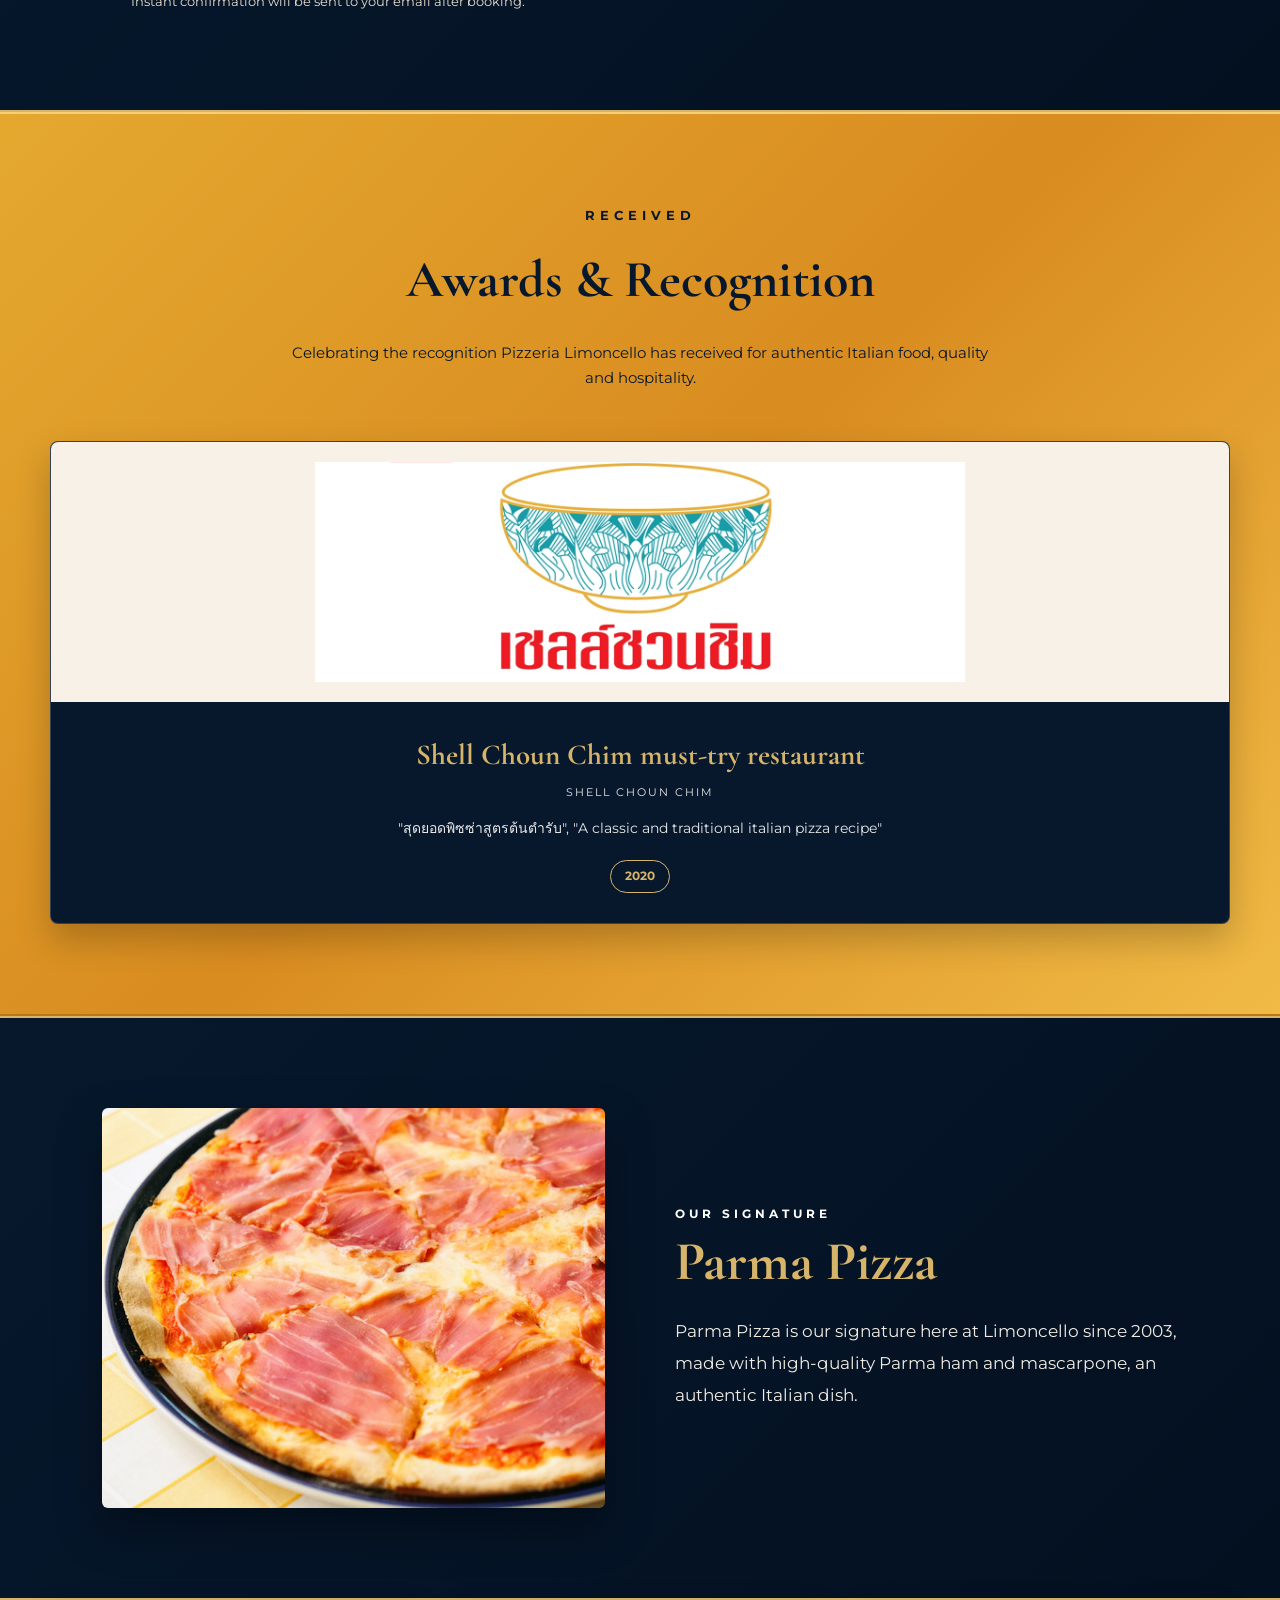
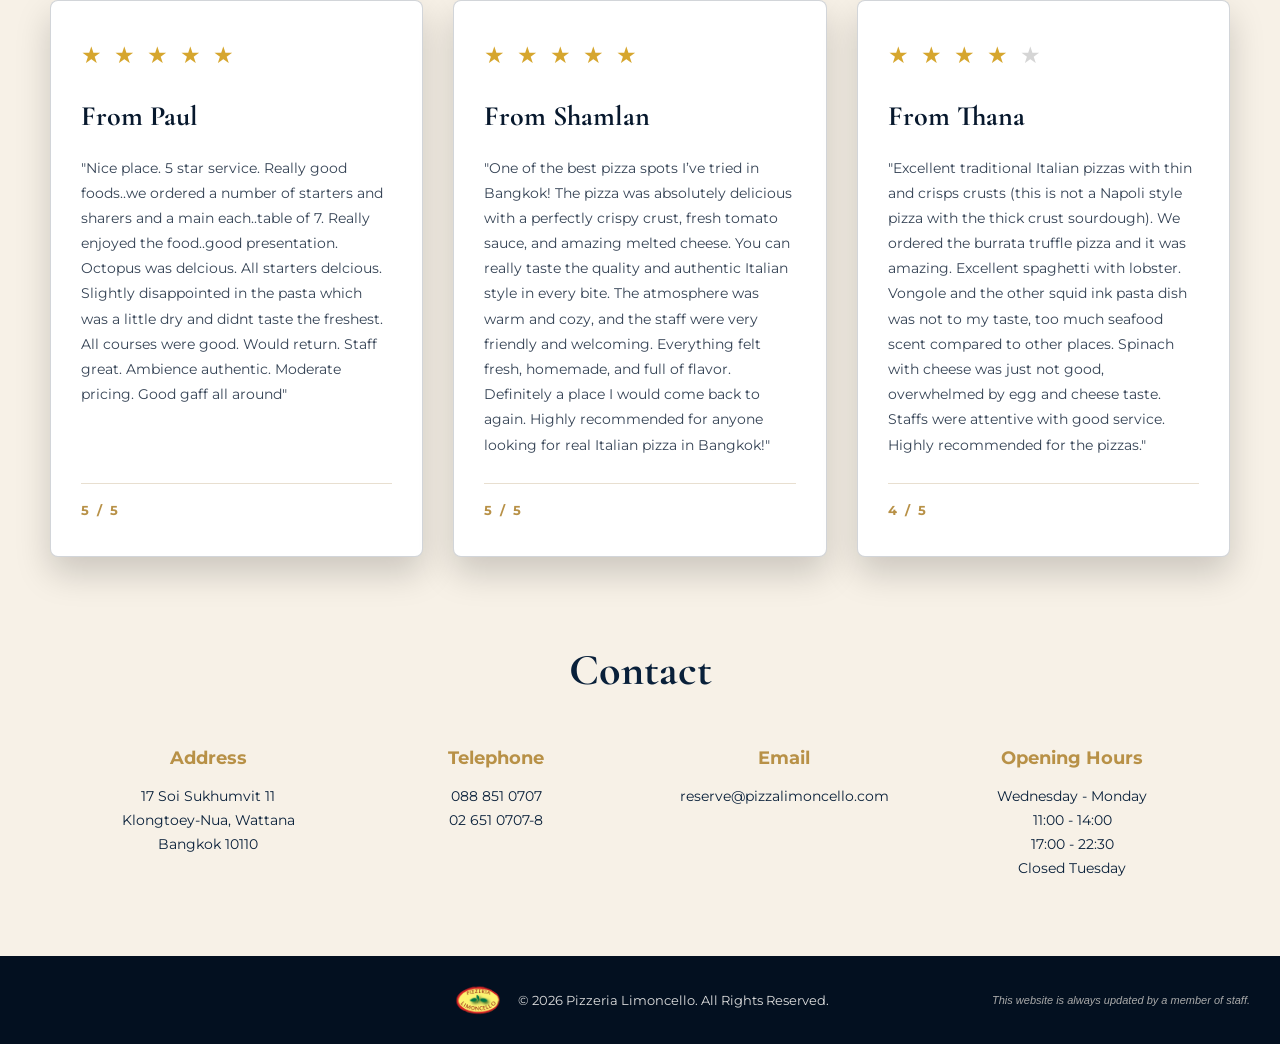
==== commit 19716179: "Update index.html" ====
--- a/index.html
+++ b/index.html
@@ -500,6 +500,10 @@
 
   </div>
 
+  <p class="footer-update">
+    This website is always updated by a member of staff.
+  </p>
+
 </footer>
 
 
--- a/style.css
+++ b/style.css
@@ -626,3 +626,32 @@
     }
 
 }
+
+.footer{
+    position:relative;
+    display:flex;
+    align-items:center;
+    justify-content:center;
+}
+
+.footer-update{
+    position:absolute;
+    right:30px;
+    margin:0;
+    font-size:11px;
+    color:#aaa;
+    font-style:italic;
+}
+
+/* Mobile */
+@media(max-width:768px){
+    .footer{
+        flex-direction:column;
+        gap:12px;
+    }
+
+    .footer-update{
+        position:static;
+        text-align:center;
+    }
+}
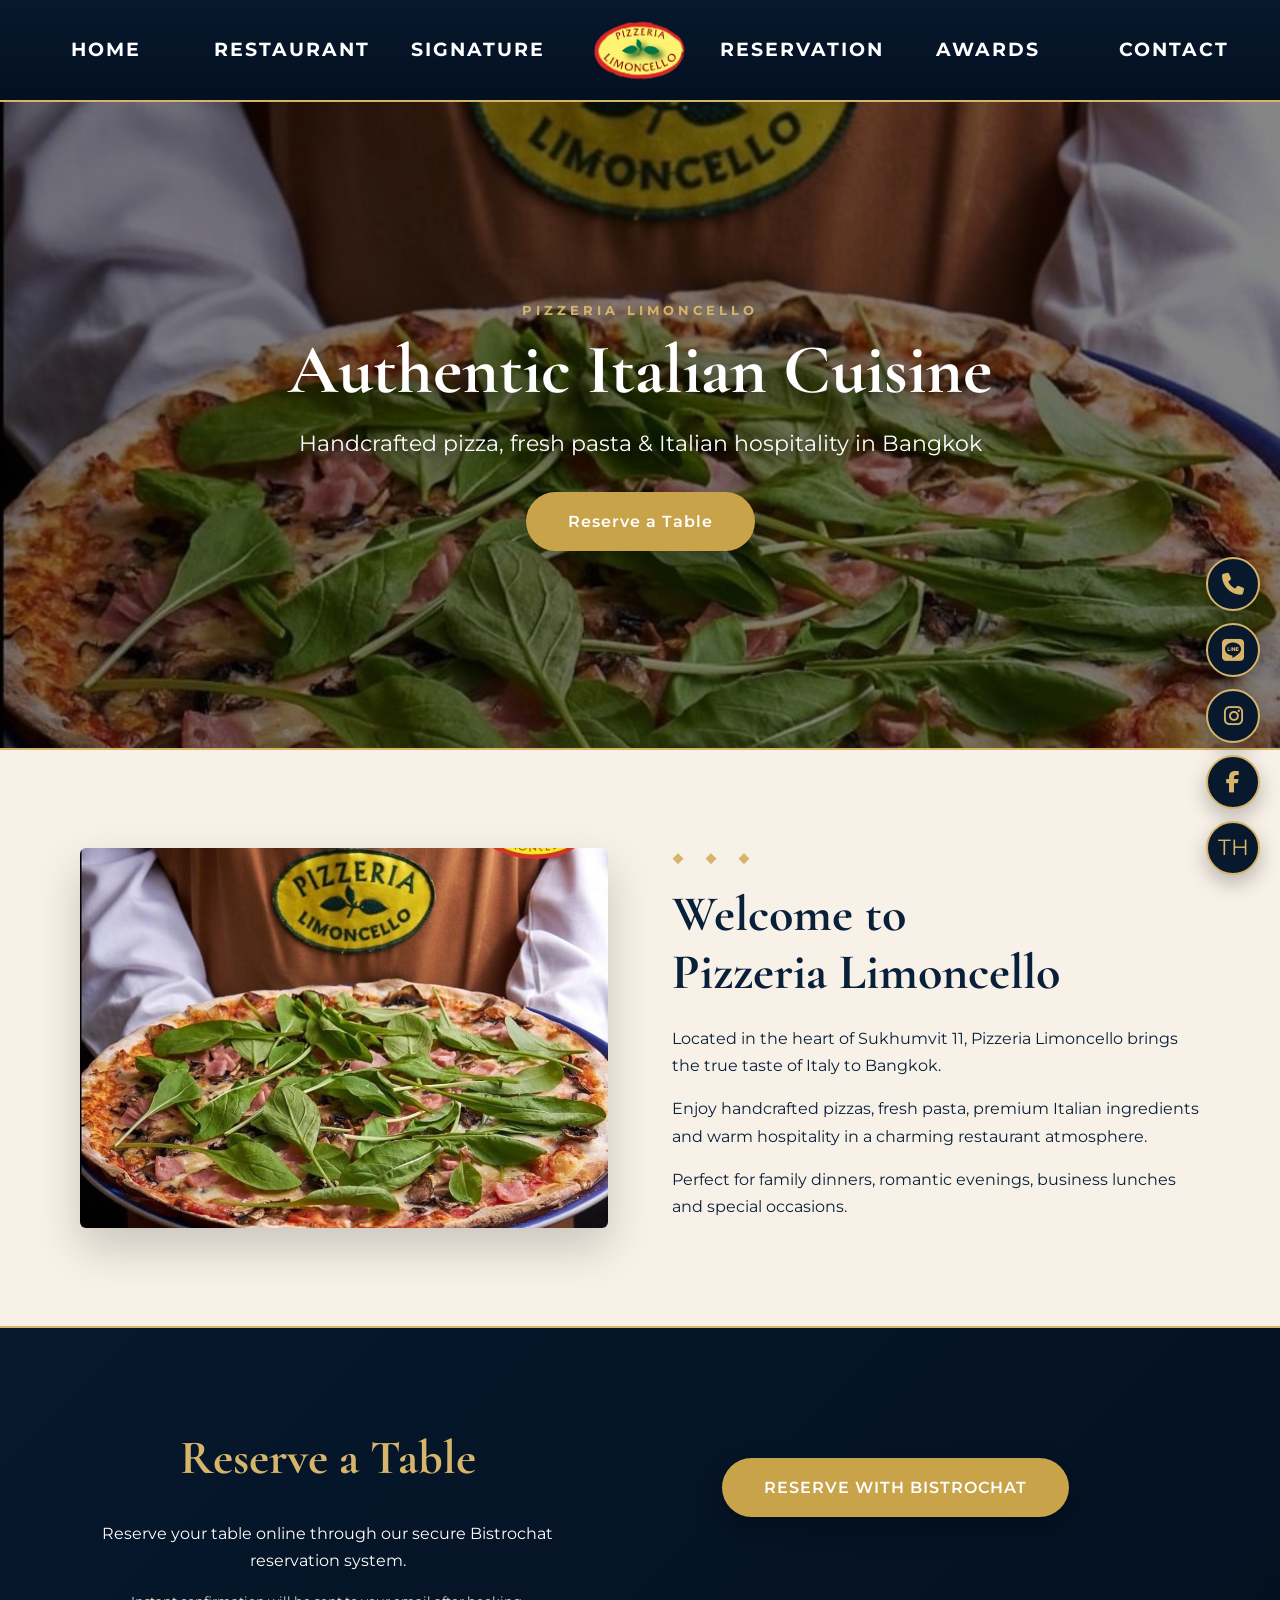
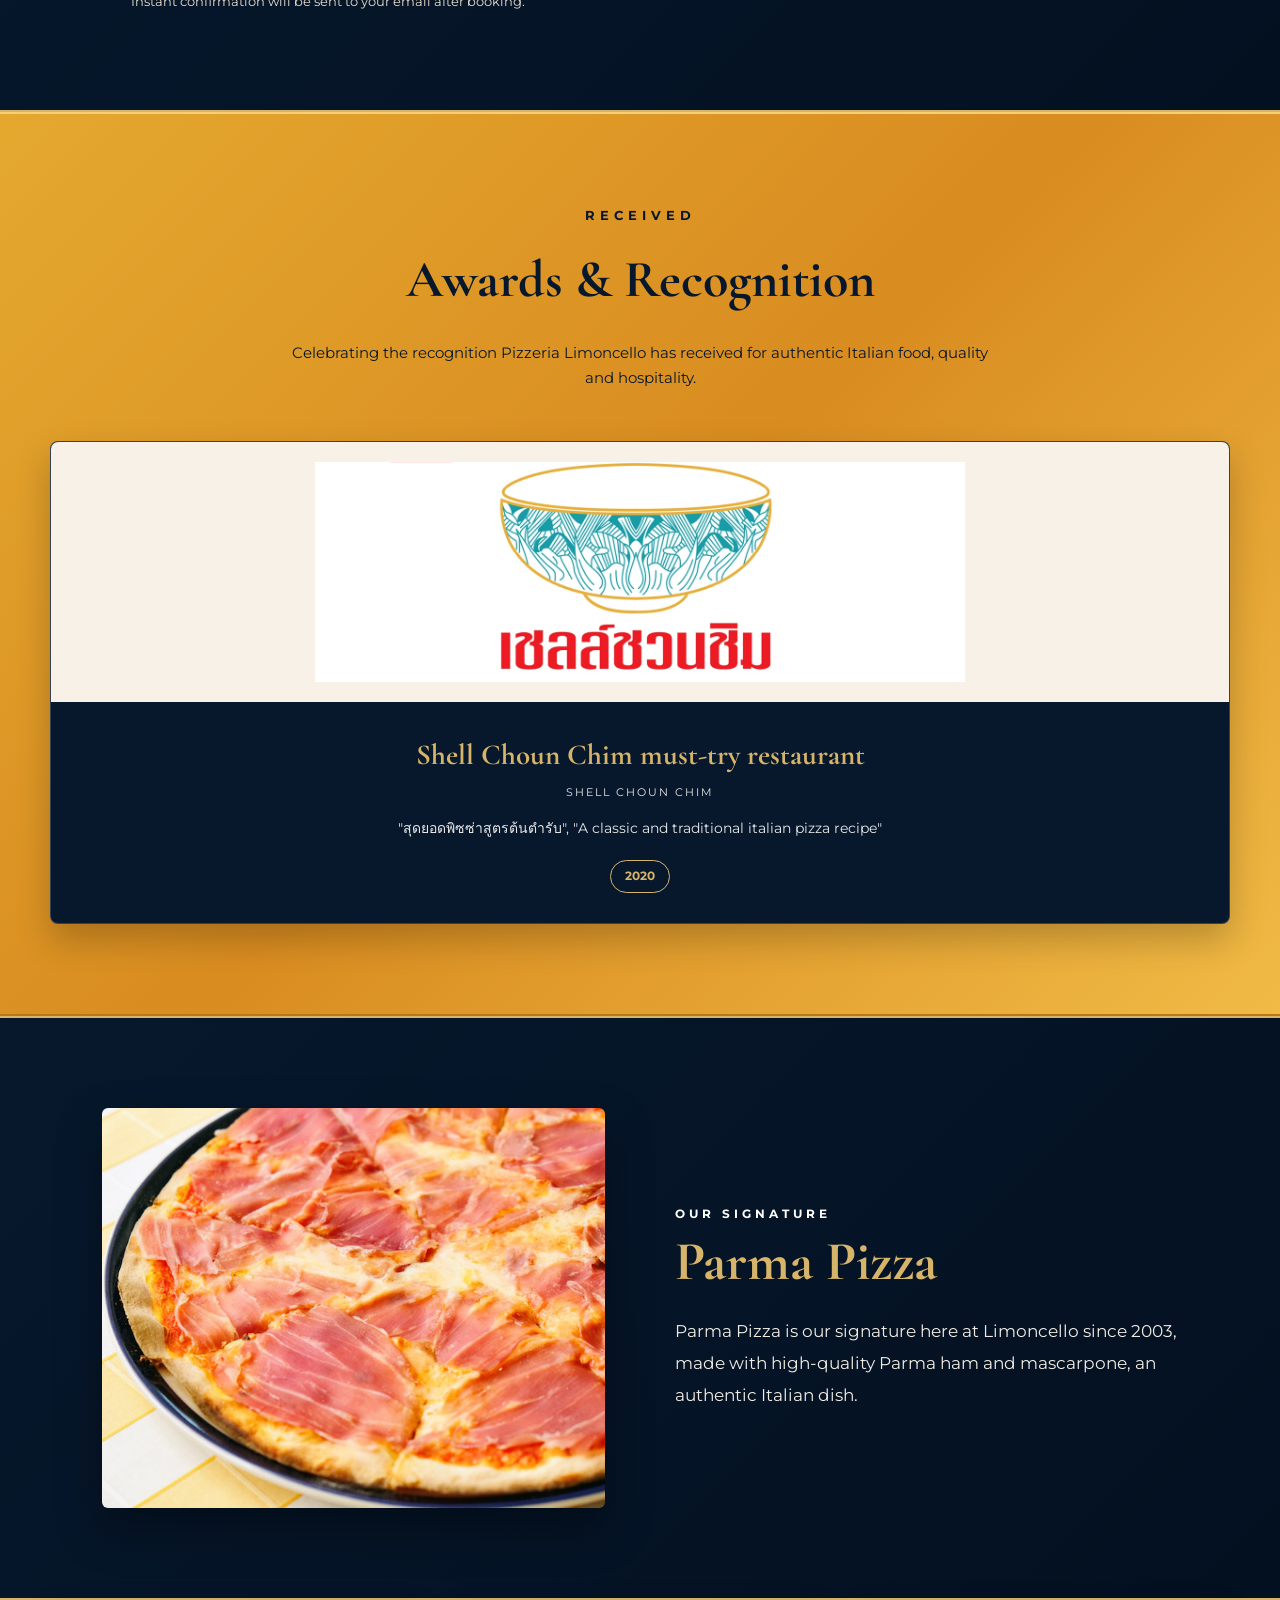
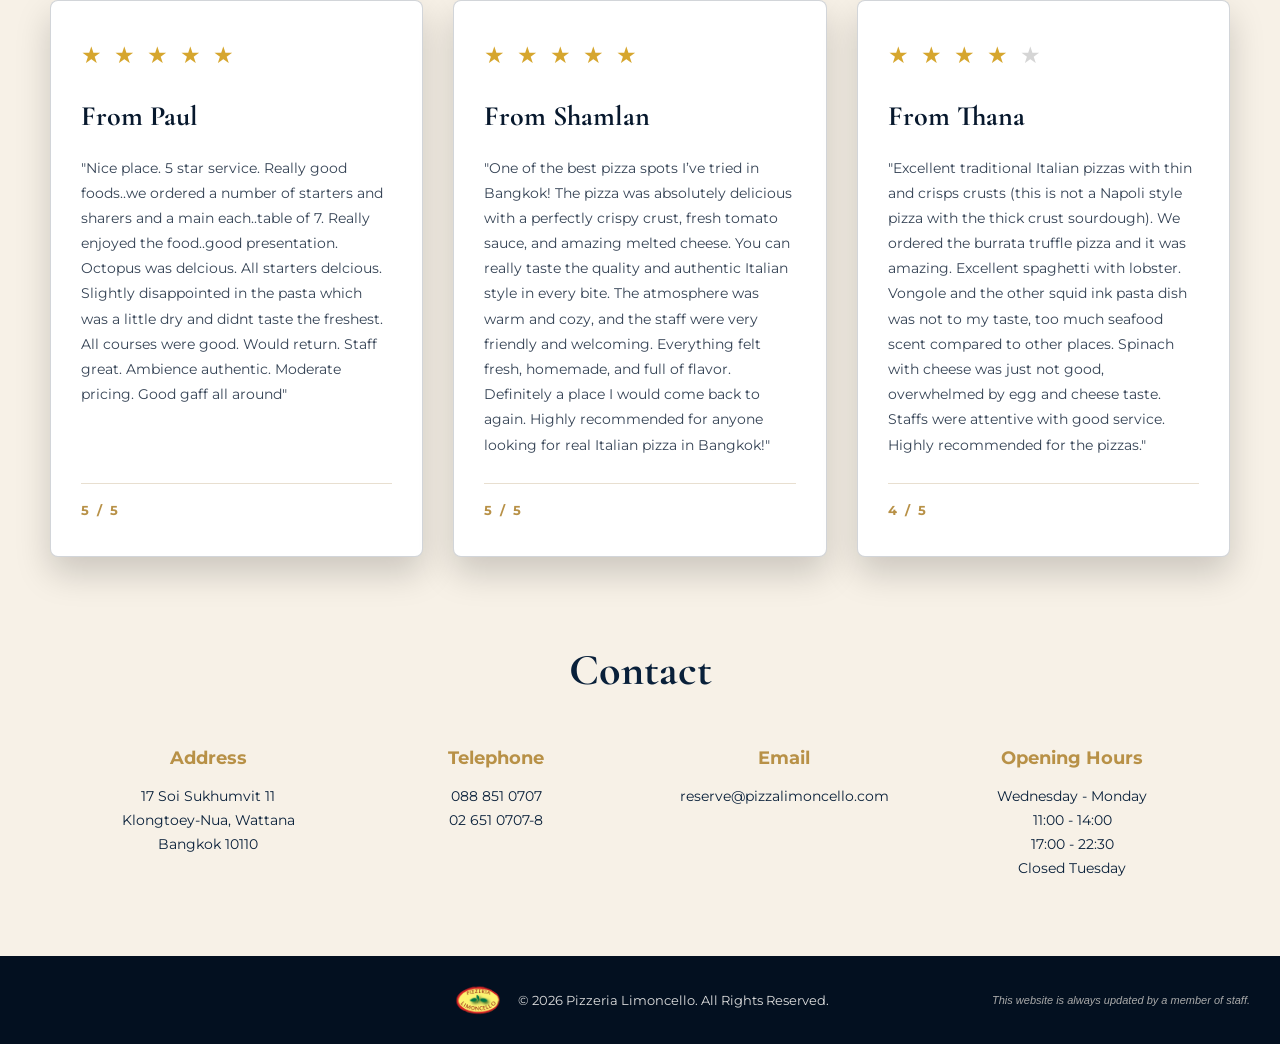
==== commit e8dd8908: "Update index.html" ====
--- a/index.html
+++ b/index.html
@@ -482,6 +482,15 @@
       <i class="fa-brands fa-facebook-f"></i>
     </a>
 
+    <a
+      href="#"
+      class="translate-th"
+      onclick="translateToThai(); return false;"
+      aria-label="Translate website to Thai"
+    >
+      <span>TH</span>
+    </a>
+    
   </div>
 
 
@@ -507,7 +516,33 @@
 </footer>
 
 
-  <script src="script.js"></script>
+<script src="script.js"></script>
+
+<div id="google_translate_element" style="display:none;"></div>
+
+<script>
+function googleTranslateElementInit() {
+  new google.translate.TranslateElement(
+    {
+      pageLanguage: 'en',
+      includedLanguages: 'th',
+      autoDisplay: false
+    },
+    'google_translate_element'
+  );
+}
+
+function translateToThai() {
+  const select = document.querySelector('.goog-te-combo');
+
+  if (select) {
+    select.value = 'th';
+    select.dispatchEvent(new Event('change'));
+  }
+}
+</script>
+
+<script src="https://translate.google.com/translate_a/element.js?cb=googleTranslateElementInit"></script>
 
 </body>
 </html>
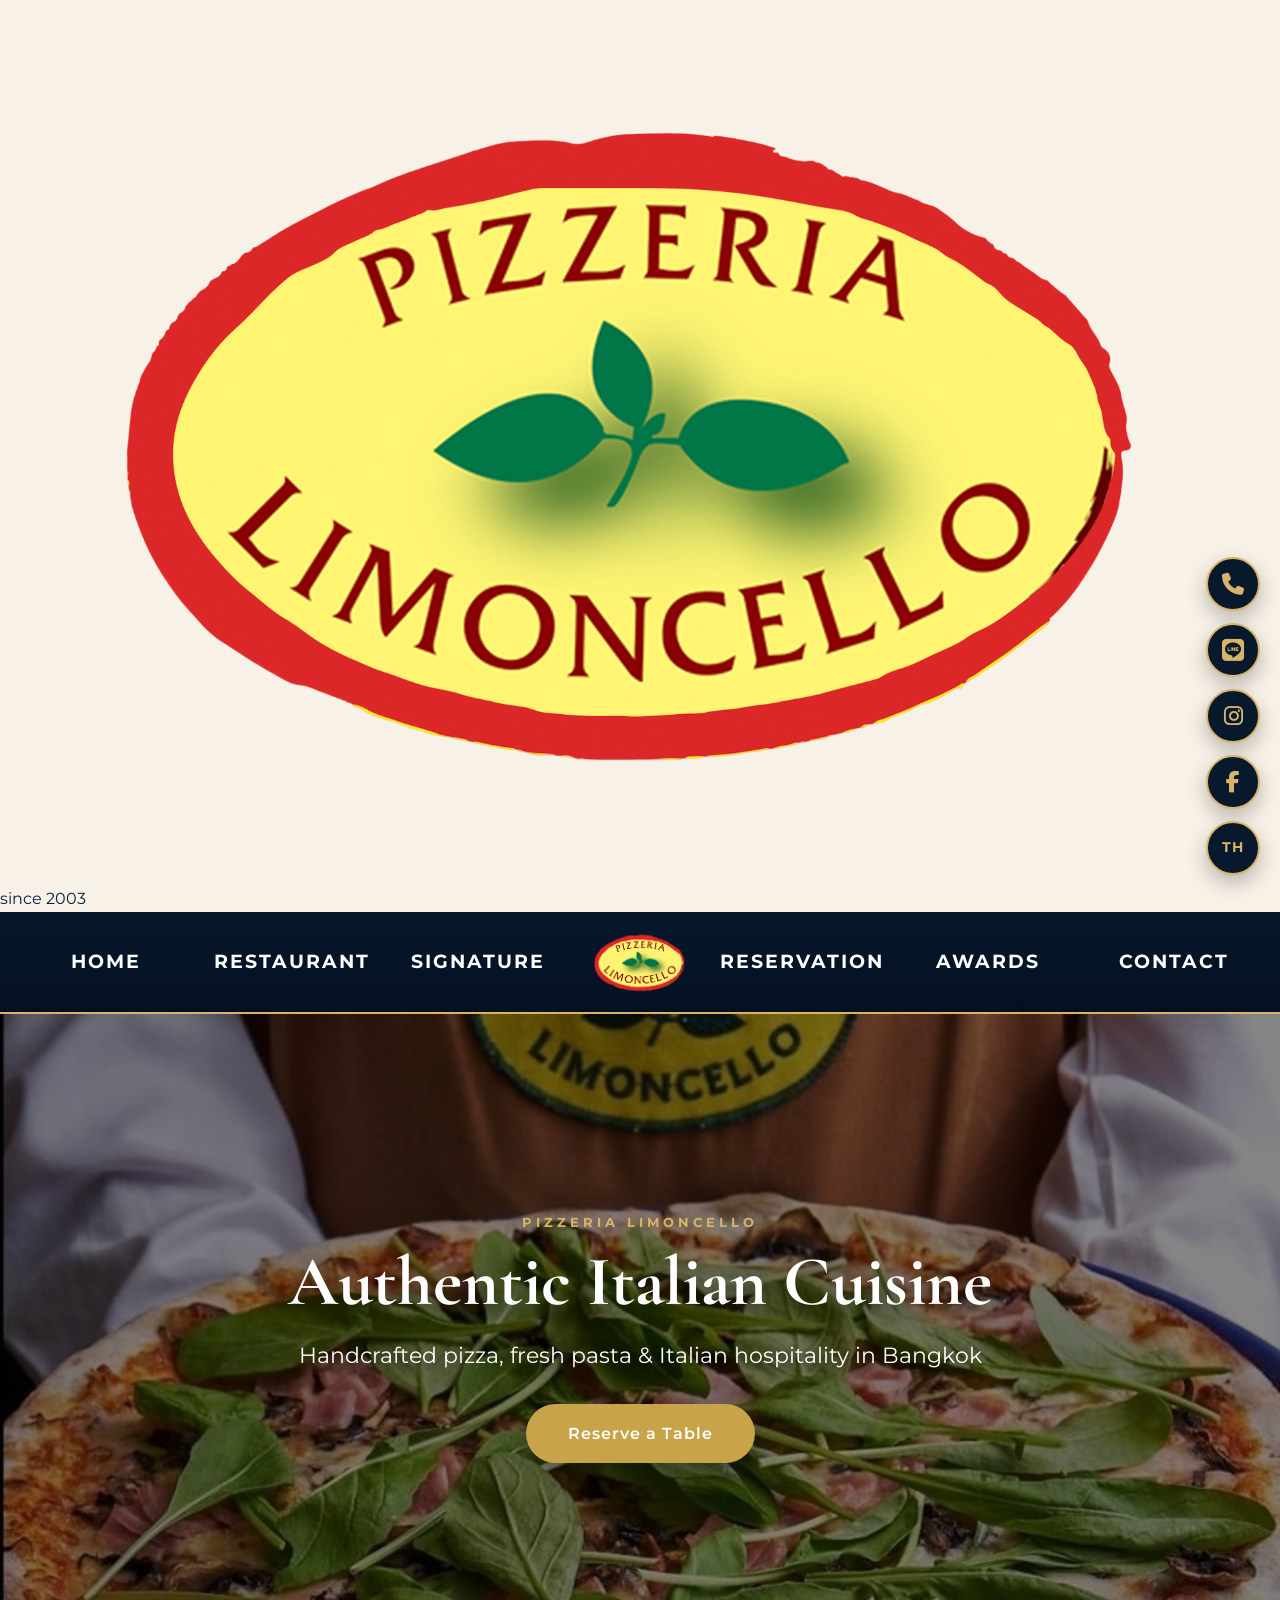
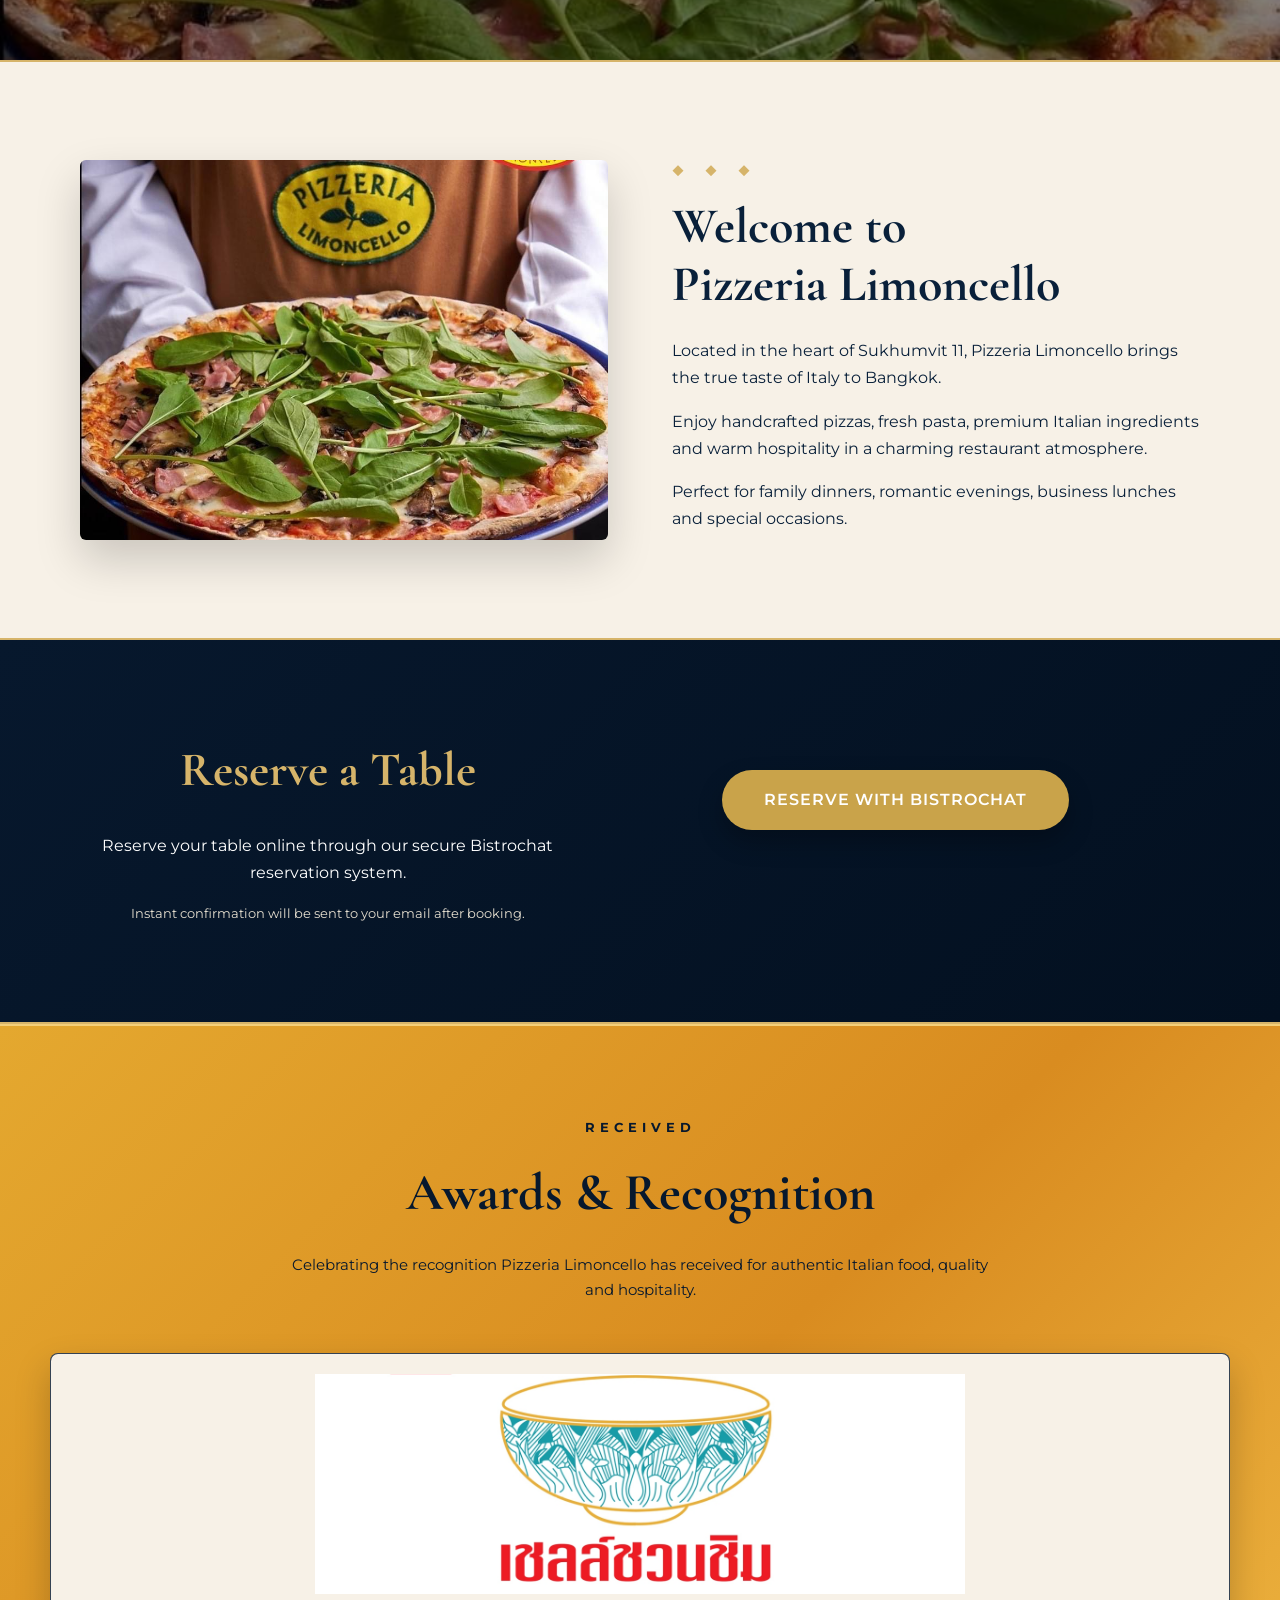
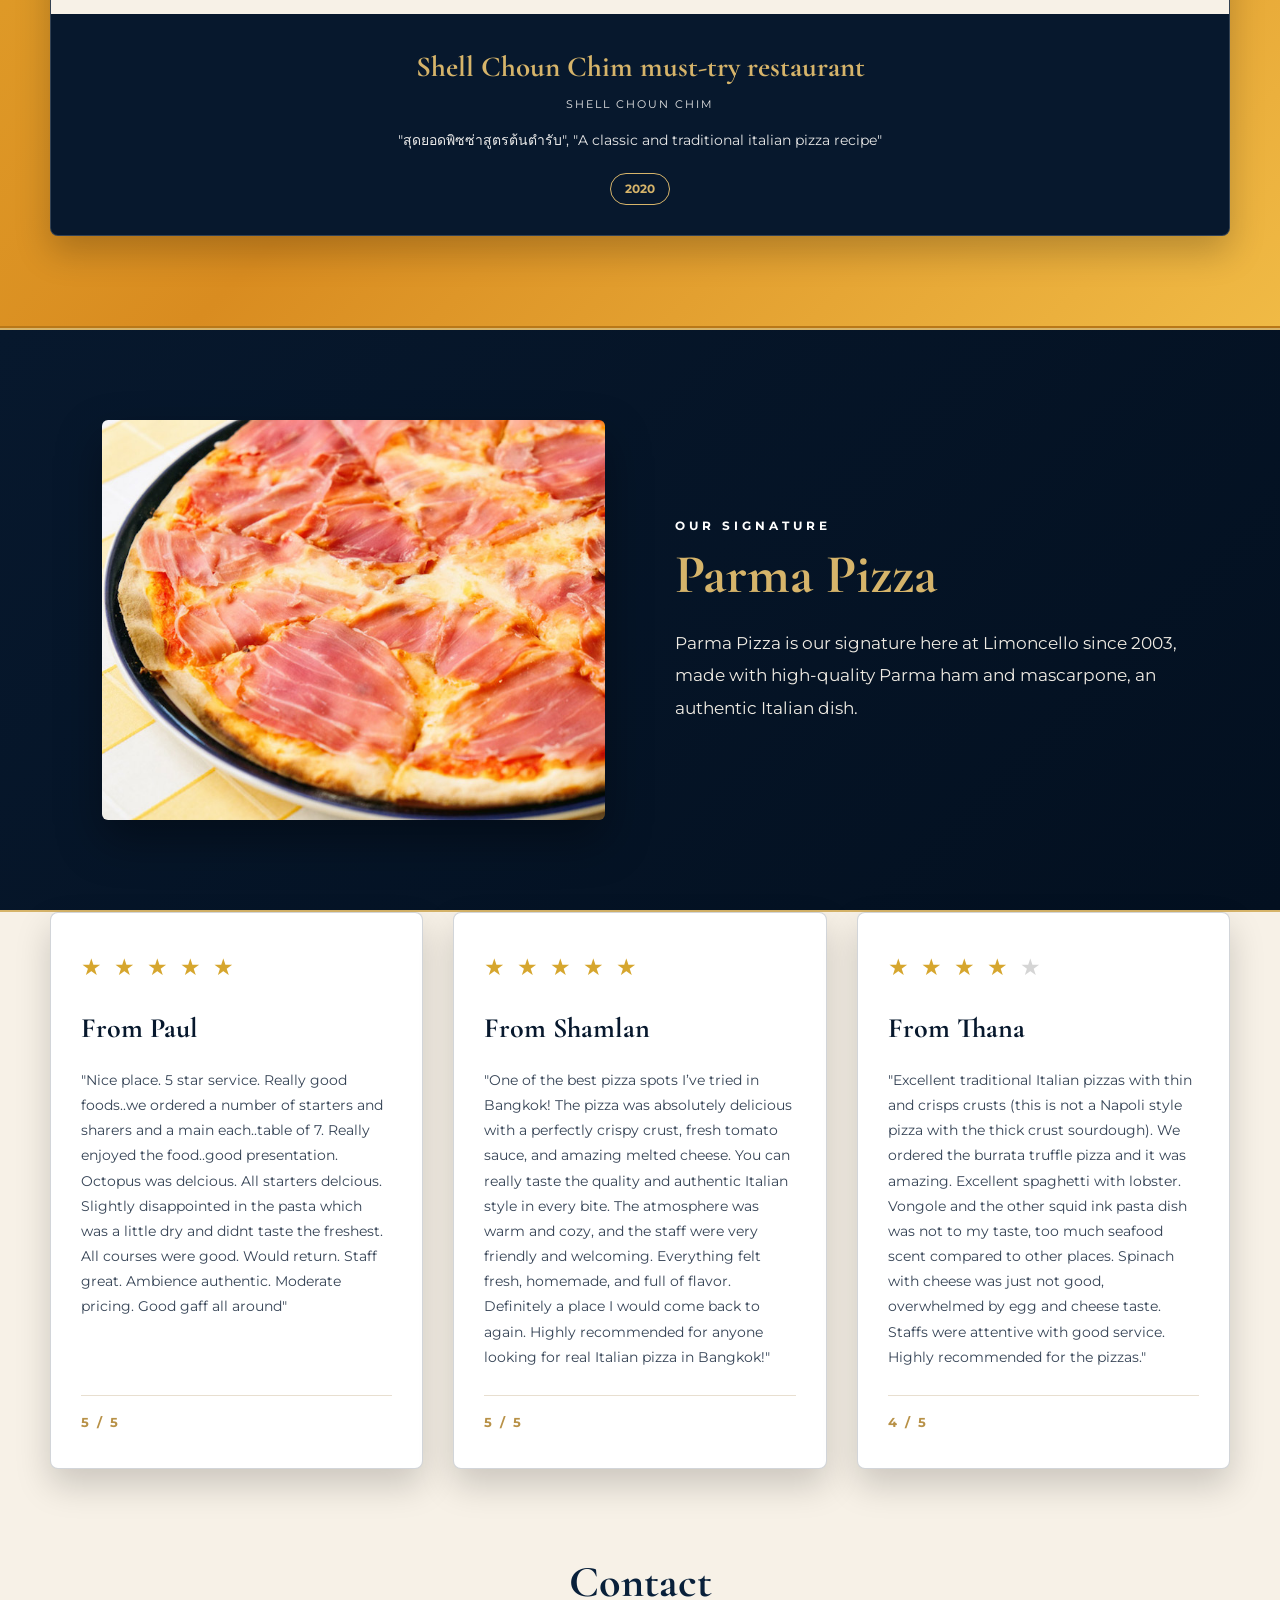
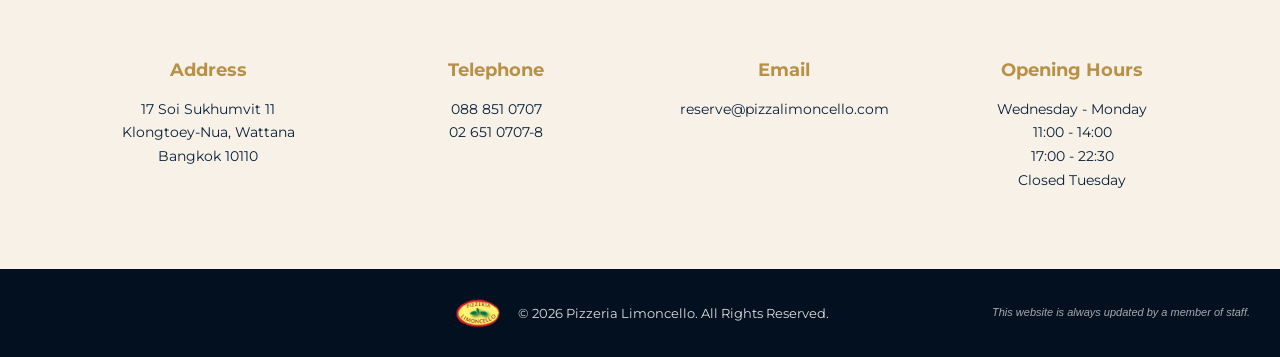
==== commit fe9a03c4: "Update index.html" ====
--- a/index.html
+++ b/index.html
@@ -77,6 +77,20 @@
 
 <body>
 
+  <div id="loading-screen">
+
+  <img
+    src="logo.png"
+    alt="Pizzeria Limoncello Logo"
+    class="loading-logo"
+  >
+
+  <p class="loading-text">
+    since 2003
+  </p>
+
+</div>
+
   <header class="site-header">
     <nav class="navbar" aria-label="Main navigation">
 
--- a/style.css
+++ b/style.css
@@ -655,3 +655,10 @@
         text-align:center;
     }
 }
+
+.translate-th span{
+    font-family:'Montserrat',Arial,sans-serif;
+    font-size:14px;
+    font-weight:700;
+    letter-spacing:1px;
+}
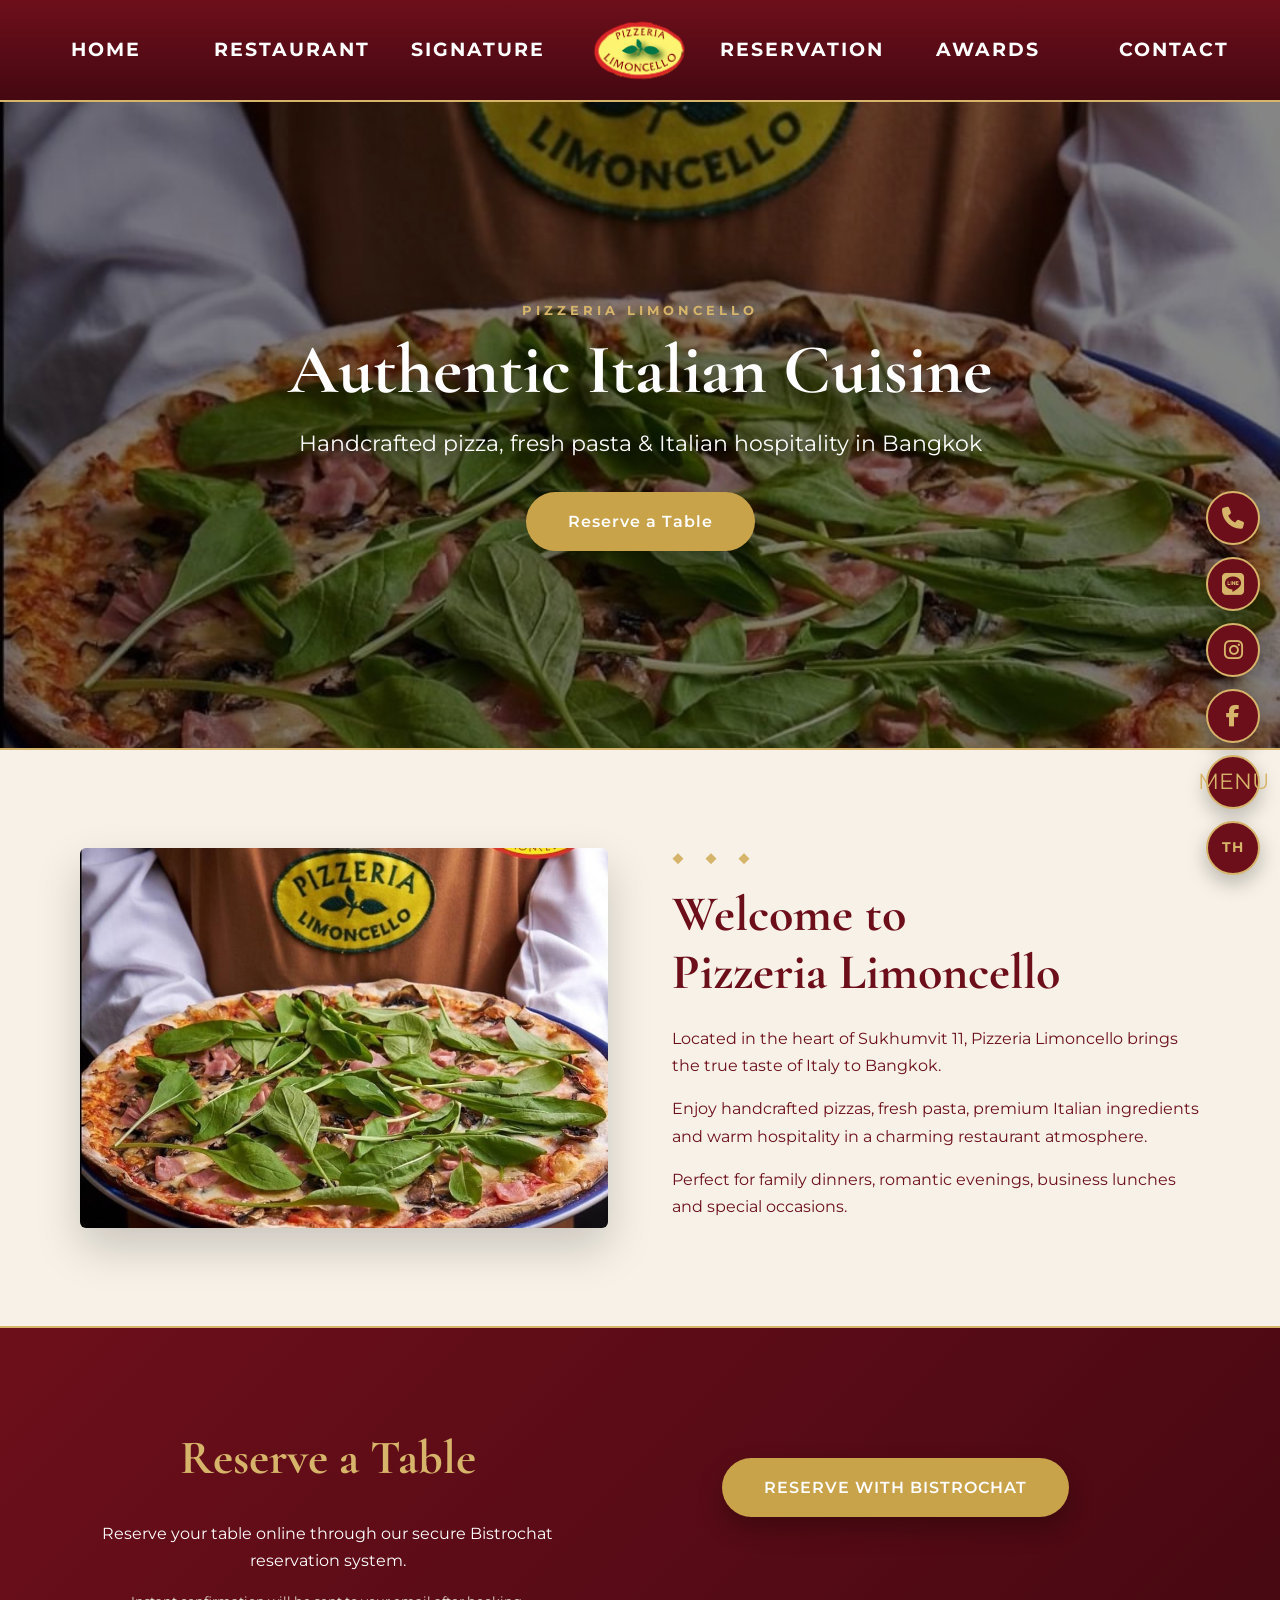
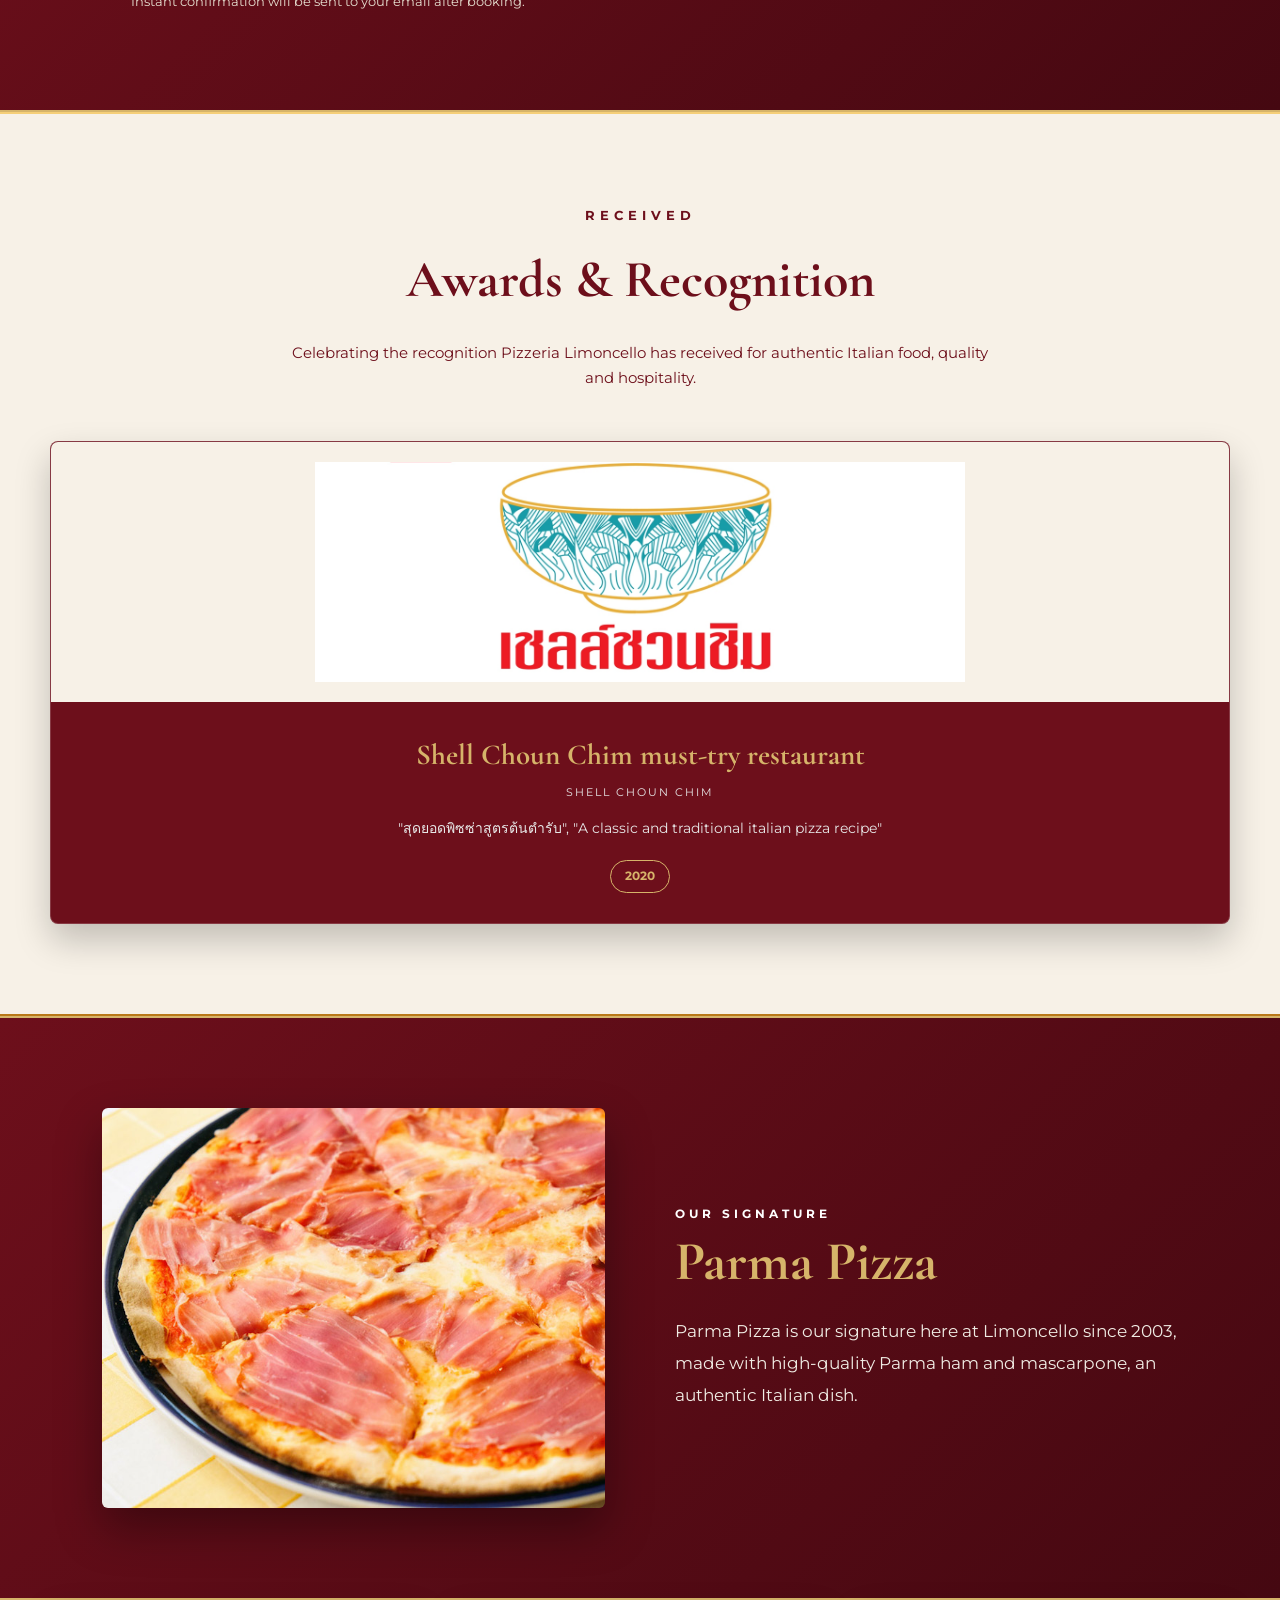
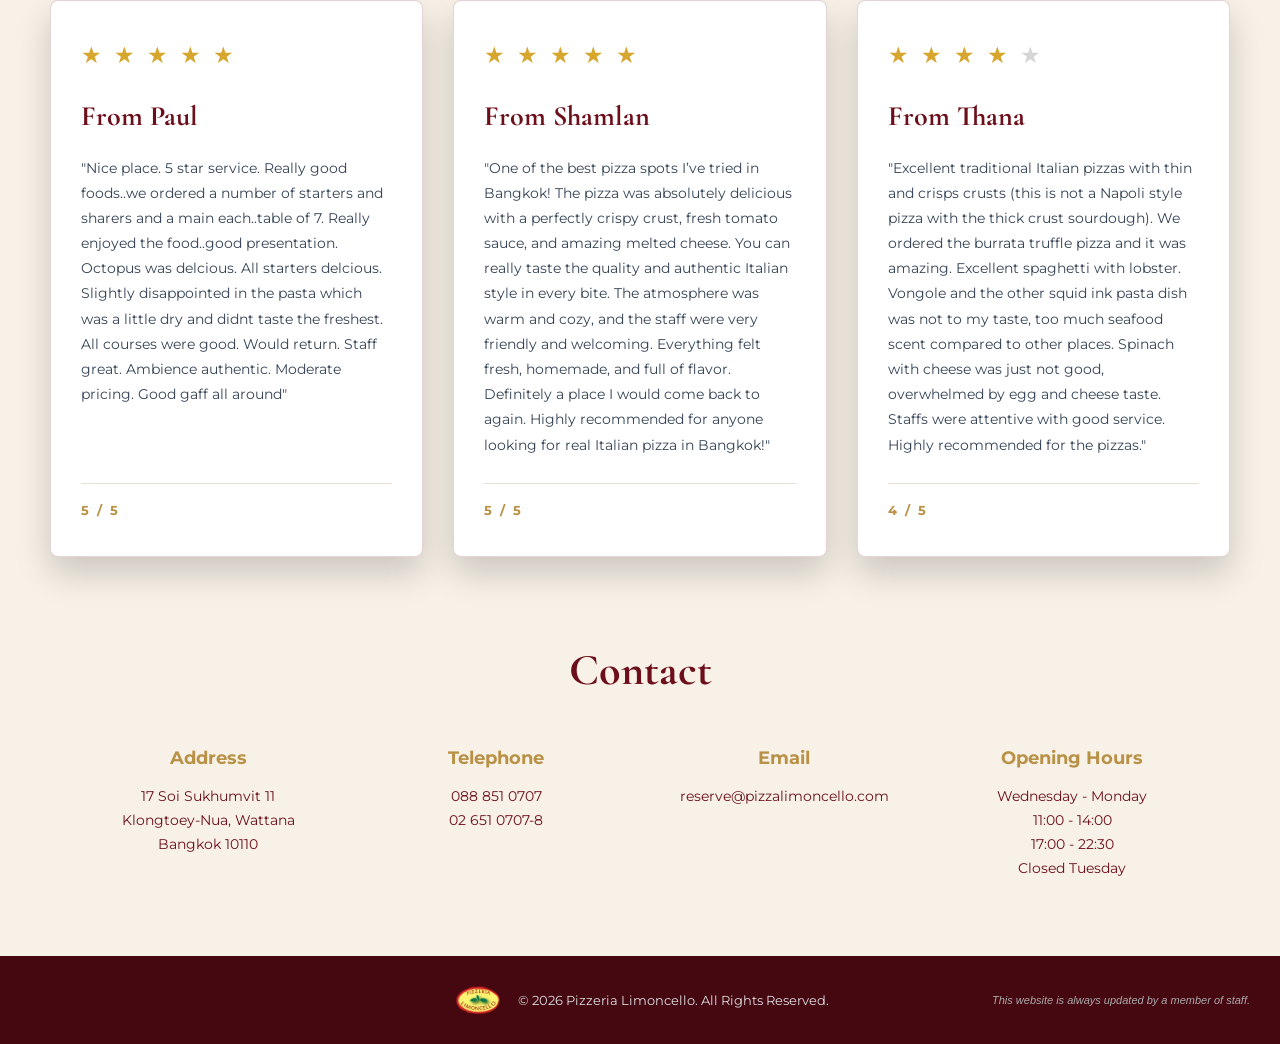
==== commit d955587d: "Update index.html" ====
--- a/index.html
+++ b/index.html
@@ -497,6 +497,17 @@
     </a>
 
     <a
+      href="menu.pdf"
+      target="_blank"
+      rel="noopener noreferrer"
+      class="menu-button"
+      aria-label="View Pizzeria Limoncello Menu"
+      title="View Menu"
+    >
+      <span>MENU</span>
+    </a>
+    
+    <a
       href="#"
       class="translate-th"
       onclick="translateToThai(); return false;"
--- a/style.css
+++ b/style.css
@@ -1,9 +1,9 @@
 :root{
-  --navy:#07182d;
-  --navy2:#031020;
+  --navy:#6D0F1B;
+  --navy2:#450811;
   --gold:#d6b46a;
   --cream:#f7f1e7;
-  --text:#09203a;
+  --text:#6D0F1B;
   --white:#ffffff;
 }
 *{margin:0;padding:0;box-sizing:border-box}
@@ -32,14 +32,14 @@
 h1,h2{font-family:'Cormorant Garamond',Georgia,serif;font-weight:700}
 .hero h1{font-size:70px;line-height:1.05;text-shadow:0 6px 25px rgba(0,0,0,.6)}
 .tagline{font-size:22px;margin:18px 0 30px;text-shadow:0 3px 15px rgba(0,0,0,.7)}
-.gold-btn{display:inline-block;background:var(--gold);color:#07182d;text-decoration:none;padding:16px 42px;font-weight:700;letter-spacing:2px;box-shadow:0 12px 25px rgba(0,0,0,.25)}
+.gold-btn{display:inline-block;background:var(--gold);color:#6D0F1B;text-decoration:none;padding:16px 42px;font-weight:700;letter-spacing:2px;box-shadow:0 12px 25px rgba(0,0,0,.25)}
 .gold-btn:hover{filter:brightness(1.08)}
 .section-light{background:var(--cream)}
 .intro{display:grid;grid-template-columns:1fr 1fr;gap:64px;align-items:center;max-width:1180px;margin:auto;padding:90px 30px}
 .intro-image img{border-radius:6px;box-shadow:0 20px 45px rgba(0,0,0,.18);width:100%;height:380px;object-fit:cover}
 .ornament{color:var(--gold);letter-spacing:8px;font-size:20px;margin-bottom:12px}.intro-text h2{font-size:50px;line-height:1.15;margin-bottom:24px}.intro-text p{font-size:16px;margin-bottom:16px}
 .reservation{background:linear-gradient(135deg,var(--navy),var(--navy2));color:var(--white);display:grid;grid-template-columns:1fr 1.25fr;gap:60px;padding:90px max(30px,8vw);border-top:2px solid var(--gold);border-bottom:2px solid var(--gold)}
-.reservation h2{font-size:48px;color:var(--gold);margin-bottom:24px}.reservation .note{font-size:13px;color:#e6dfd0;margin-top:16px}.reservation-form{display:grid;grid-template-columns:1fr 1fr;gap:16px}.reservation-form input,.reservation-form select,.reservation-form textarea{width:100%;border:0;padding:14px 15px;font-family:'Montserrat',Arial,sans-serif;background:#fff;color:#111}.reservation-form textarea{grid-column:1/3;resize:vertical}.reservation-form button{grid-column:1/3;border:0;background:var(--gold);color:#07182d;padding:16px;font-weight:800;letter-spacing:1.5px;cursor:pointer}.reservation-form button:hover{filter:brightness(1.08)}
+.reservation h2{font-size:48px;color:var(--gold);margin-bottom:24px}.reservation .note{font-size:13px;color:#e6dfd0;margin-top:16px}.reservation-form{display:grid;grid-template-columns:1fr 1fr;gap:16px}.reservation-form input,.reservation-form select,.reservation-form textarea{width:100%;border:0;padding:14px 15px;font-family:'Montserrat',Arial,sans-serif;background:#fff;color:#111}.reservation-form textarea{grid-column:1/3;resize:vertical}.reservation-form button{grid-column:1/3;border:0;background:var(--gold);color:#6D0F1B;padding:16px;font-weight:800;letter-spacing:1.5px;cursor:pointer}.reservation-form button:hover{filter:brightness(1.08)}
 .contact{padding:76px 30px;text-align:center}.contact h2{font-size:44px;margin-bottom:35px}.contact-grid{max-width:1120px;margin:auto;display:grid;grid-template-columns:repeat(4,1fr);gap:32px}.contact h3{color:#b89147;margin-bottom:12px;font-size:18px}.contact p{font-size:14px}
 .footer {
     background: var(--navy2);
@@ -74,7 +74,9 @@
     color: #ddd;
     line-height: 1.4;
 }
+
 @media(max-width:900px){.navbar{grid-template-columns:repeat(2,1fr);gap:14px}.nav-logo{grid-column:1/3;grid-row:1}.navbar a{font-size:15px}.hero h1{font-size:45px}.tagline{font-size:17px}.intro,.reservation{grid-template-columns:1fr;padding:64px 22px}.intro-image img{height:300px}.reservation-form{grid-template-columns:1fr}.reservation-form textarea,.reservation-form button{grid-column:1}.contact-grid{grid-template-columns:1fr}.intro-text h2,.reservation h2{font-size:38px}}
+
 .floating-social{
 position:fixed;
 right:25px;
@@ -118,6 +120,7 @@
 .floating-social a:nth-child(4){
 background:#1877F2;
 }
+
 .contact-bar{
   position:fixed;
   left:50%;
@@ -126,7 +129,7 @@
   z-index:9999;
   display:flex;
   gap:8px;
-  background:rgba(8,25,45,.94);
+  background:rgba(109,15,27,.94);
   padding:10px;
   border-radius:999px;
   box-shadow:0 12px 30px rgba(0,0,0,.35);
@@ -145,7 +148,7 @@
 
 .contact-bar a:last-child{
   background:#d6b46a;
-  color:#08192d;
+  color:#6D0F1B;
 }
 
 @media(max-width:600px){
@@ -159,6 +162,7 @@
     padding:9px 10px;
   }
 }
+
 .floating-icons{
     position:fixed;
     right:20px;
@@ -181,7 +185,7 @@
     text-decoration:none;
     color:#d6b46a;
 
-    background:#08192d;
+    background:#6D0F1B;
     border:2px solid #d6b46a;
 
     font-size:22px;
@@ -193,7 +197,7 @@
 .floating-icons a:hover{
     transform:translateY(-3px);
     background:#d6b46a;
-    color:#08192d;
+    color:#6D0F1B;
 }
 
 /* Mobile */
@@ -212,6 +216,7 @@
 }
 
 }
+
 .gold-btn {
     display: inline-block;
     background: #c9a34a;
@@ -228,6 +233,7 @@
     background: #b58d32;
     transform: translateY(-2px);
 }
+
 .reservation-info{
     width:100%;
     max-width:720px;
@@ -251,13 +257,12 @@
    AWARDS & MENTIONS
 ========================= */
 
+/* =========================
+   AWARDS & MENTIONS
+========================= */
+
 .awards{
-    background:linear-gradient(
-        135deg,
-        #e4a82f,
-        #d98c20,
-        #f0ba45
-    );
+    background:var(--cream);
     padding:90px 30px;
     border-top:2px solid #f5cf78;
     border-bottom:2px solid #b97818;
@@ -267,7 +272,7 @@
     max-width:850px;
     margin:0 auto 50px;
     text-align:center;
-    color:#07182d;
+    color:#6D0F1B;
 }
 
 .awards-eyebrow{
@@ -281,7 +286,7 @@
 .awards-heading h2{
     font-size:52px;
     margin-bottom:15px;
-    color:#07182d;
+    color:#6D0F1B;
 }
 
 .awards-heading > p:last-child{
@@ -303,7 +308,7 @@
 
 
 .award-card{
-    background:#07182d;
+    background:#6D0F1B;
     color:white;
 
     border:1px solid rgba(255,255,255,.18);
@@ -377,6 +382,28 @@
 
     font-size:12px;
     font-weight:700;
+}
+
+
+/* MOBILE */
+@media(max-width:900px){
+
+    .awards{
+        padding:65px 22px;
+    }
+
+    .awards-heading h2{
+        font-size:40px;
+    }
+
+    .awards-grid{
+        grid-template-columns:1fr;
+        max-width:550px;
+    }
+
+    .award-photo{
+        height:240px;
+    }
 }
 
 
@@ -508,7 +535,7 @@
 }
 
 .reviews-eyebrow{
-    color:#07182d;
+    color:#6D0F1B;
     font-size:12px;
     font-weight:700;
     letter-spacing:4px;
@@ -516,7 +543,7 @@
 }
 
 .reviews-heading h2{
-    color:#07182d;
+    color:#6D0F1B;
     font-size:48px;
 }
 
@@ -538,7 +565,7 @@
 .review-card{
     background:#ffffff;
 
-    border:1px solid rgba(7,24,45,.18);
+    border:1px solid rgba(109,15,27,.18);
     border-radius:8px;
 
     padding:35px 30px;
@@ -575,7 +602,7 @@
 
 .review-card h3{
     font-family:'Cormorant Garamond',Georgia,serif;
-    color:#07182d;
+    color:#6D0F1B;
     font-size:28px;
     margin-bottom:15px;
 }
@@ -662,3 +689,110 @@
     font-weight:700;
     letter-spacing:1px;
 }
+
+
+/* =========================
+   LOADING SCREEN
+========================= */
+
+#loading-screen{
+    position:fixed;
+    inset:0;
+    background:#6D0F1B;
+
+    display:flex;
+    flex-direction:column;
+    align-items:center;
+    justify-content:center;
+
+    z-index:999999;
+
+    opacity:1;
+    visibility:visible;
+
+    animation:hideLoadingScreen 1s ease 3s forwards;
+}
+
+
+/* LOGO */
+
+.loading-logo{
+    width:160px;
+    height:auto;
+    margin-bottom:20px;
+
+    animation:loadingLogo 1.2s ease;
+}
+
+
+/* SINCE 2003 */
+
+.loading-text{
+    color:#d6b46a;
+
+    font-family:'Cormorant Garamond', Georgia, serif;
+
+    font-size:24px;
+    font-weight:700;
+
+    letter-spacing:6px;
+
+    animation:loadingText 1.5s ease;
+}
+
+
+/* LOGO APPEARS */
+
+@keyframes loadingLogo{
+
+    from{
+        opacity:0;
+        transform:scale(.85);
+    }
+
+    to{
+        opacity:1;
+        transform:scale(1);
+    }
+
+}
+
+
+/* TEXT APPEARS */
+
+@keyframes loadingText{
+
+    from{
+        opacity:0;
+        transform:translateY(10px);
+    }
+
+    to{
+        opacity:1;
+        transform:translateY(0);
+    }
+
+}
+
+
+/* WHOLE SCREEN DISAPPEARS */
+
+@keyframes hideLoadingScreen{
+
+    0%{
+        opacity:1;
+        visibility:visible;
+    }
+
+    99%{
+        opacity:0;
+        visibility:visible;
+    }
+
+    100%{
+        opacity:0;
+        visibility:hidden;
+        pointer-events:none;
+    }
+
+}
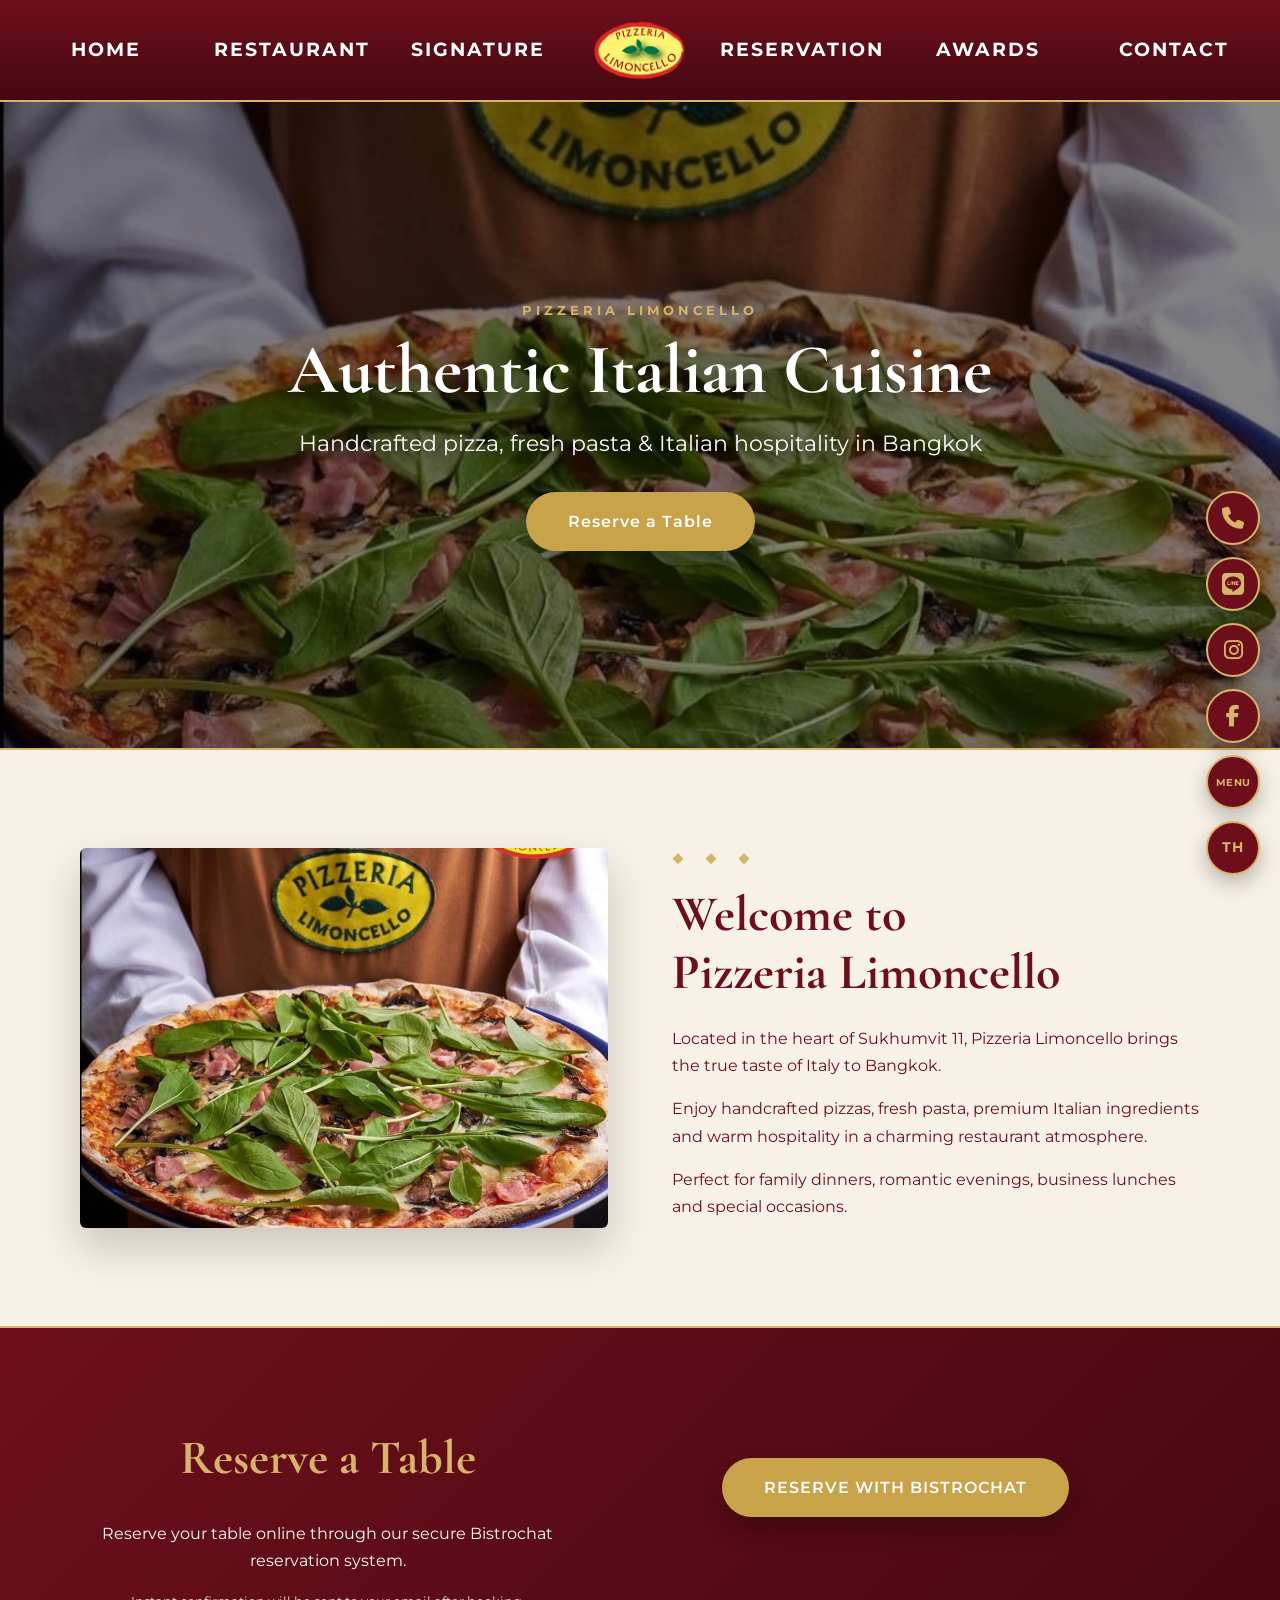
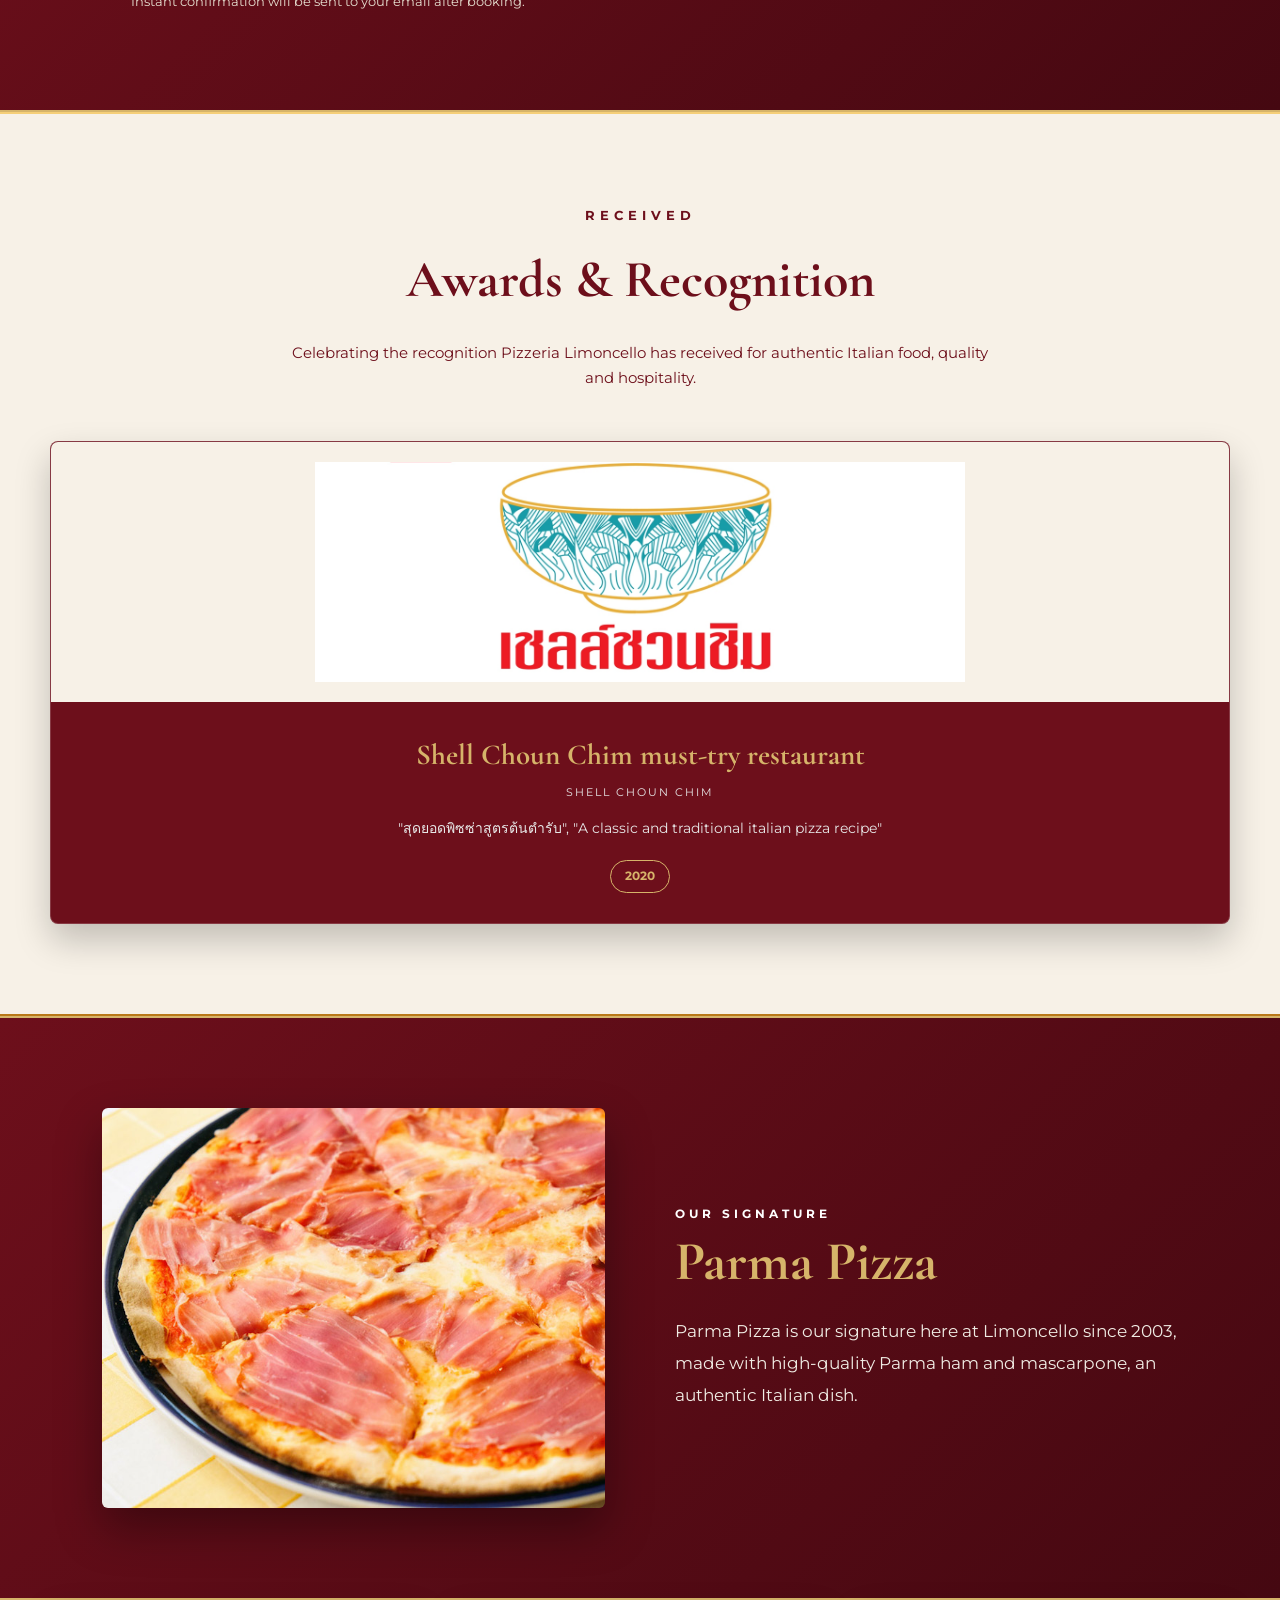
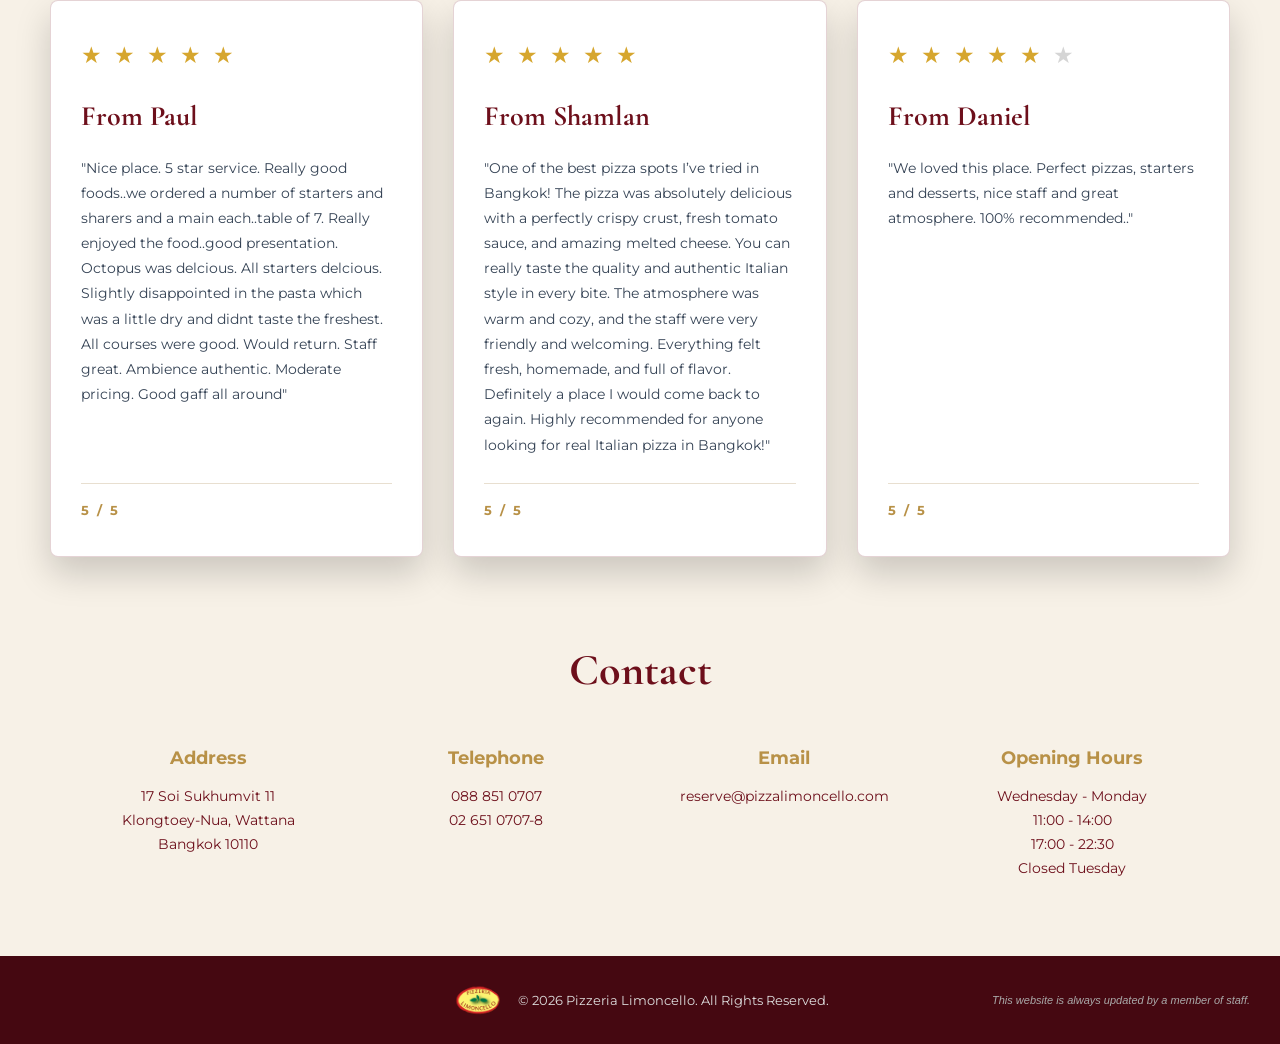
==== commit b1ed5580: "Update index.html" ====
--- a/index.html
+++ b/index.html
@@ -372,24 +372,17 @@
   <div class="review-card">
 
     <div class="review-stars">
-      ★ ★ ★ ★ <span class="empty-star">★</span>
-    </div>
-
-    <h3>From Thana</h3>
+      ★ ★ ★ ★ ★ <span class="empty-star">★</span>
+    </div>
+
+    <h3>From Daniel</h3>
 
     <p>
-      "Excellent traditional Italian pizzas with thin and crisps crusts
-      (this is not a Napoli style pizza with the thick crust sourdough).
-      We ordered the burrata truffle pizza and it was amazing. Excellent
-      spaghetti with lobster. Vongole and the other squid ink pasta dish
-      was not to my taste, too much seafood scent compared to other places.
-      Spinach with cheese was just not good, overwhelmed by egg and cheese
-      taste. Staffs were attentive with good service. Highly recommended
-      for the pizzas."
+      "We loved this place. Perfect pizzas, starters and desserts, nice staff and great atmosphere. 100% recommended.."
     </p>
 
     <div class="review-rating">
-      4 / 5
+      5 / 5
     </div>
 
   </div>
--- a/style.css
+++ b/style.css
@@ -796,3 +796,10 @@
     }
 
 }
+
+.menu-button span{
+    font-family:'Montserrat',Arial,sans-serif;
+    font-size:10px;
+    font-weight:700;
+    letter-spacing:.5px;
+}
